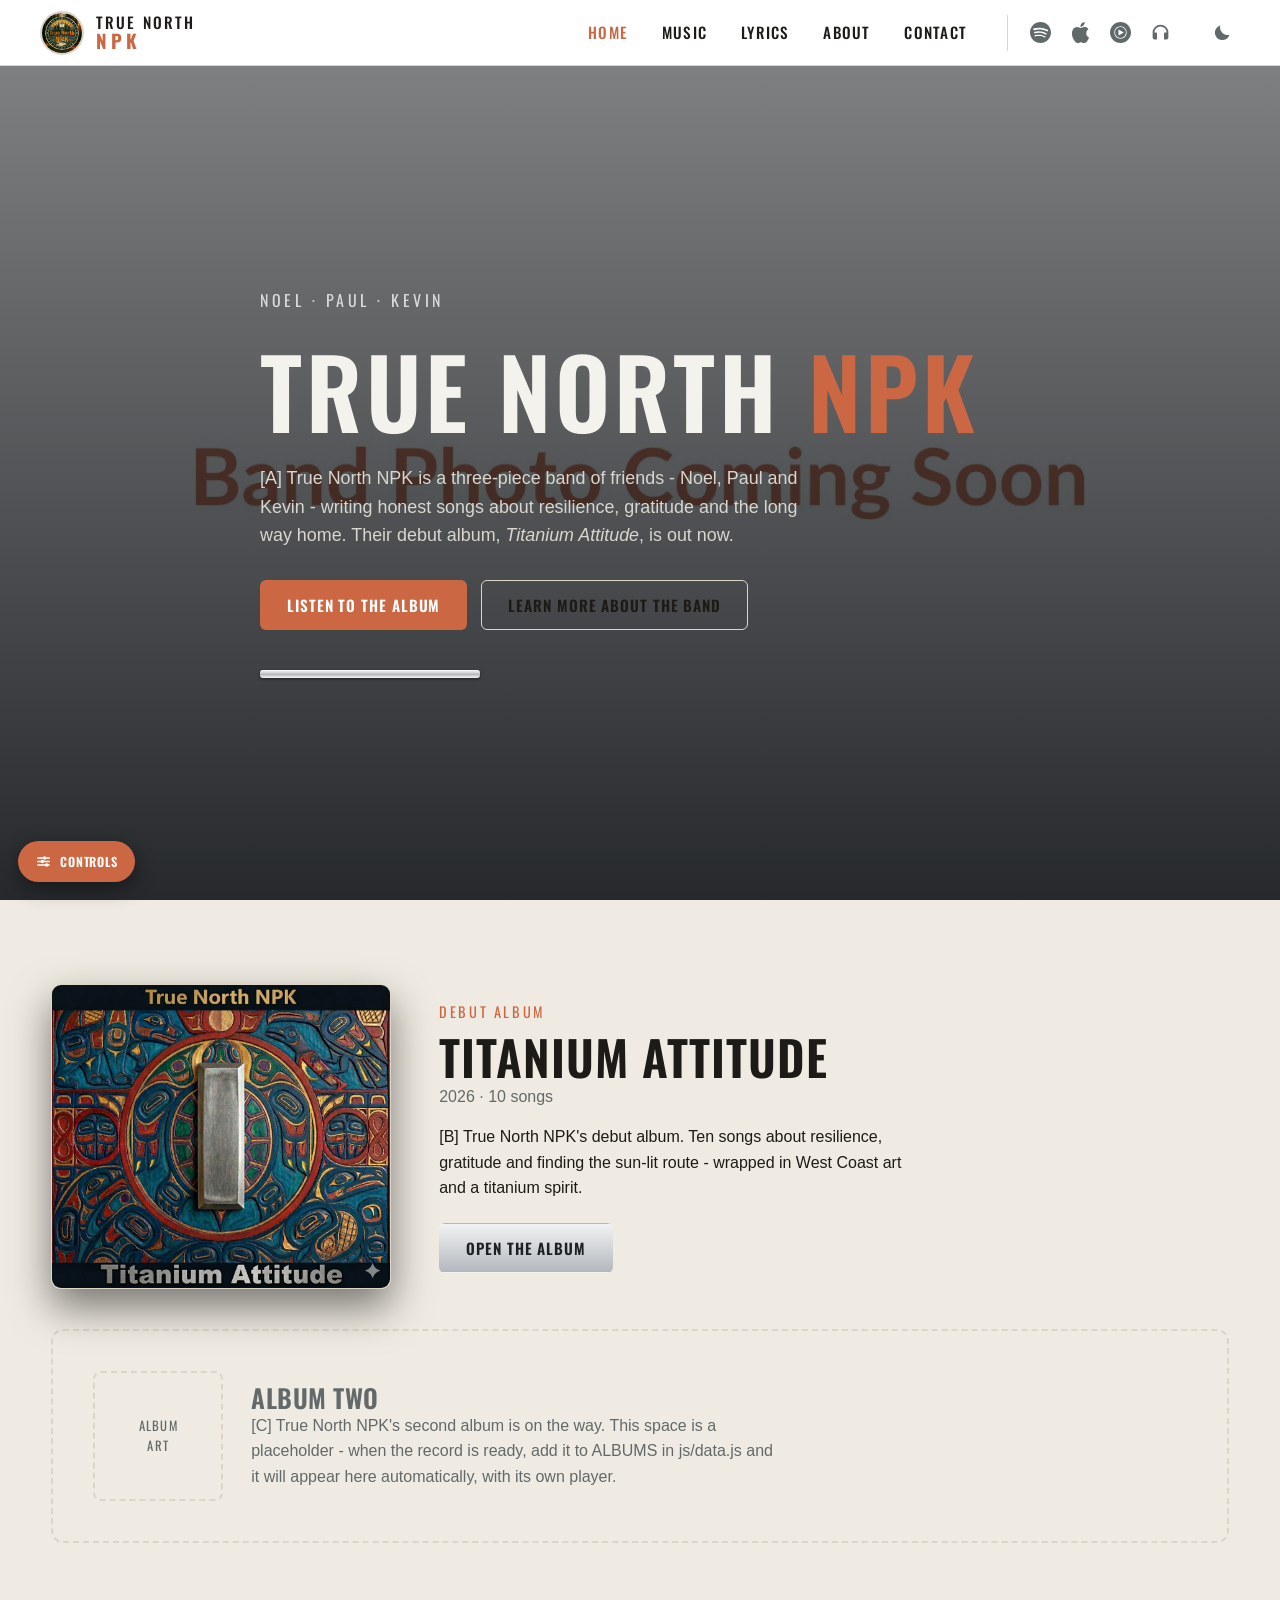
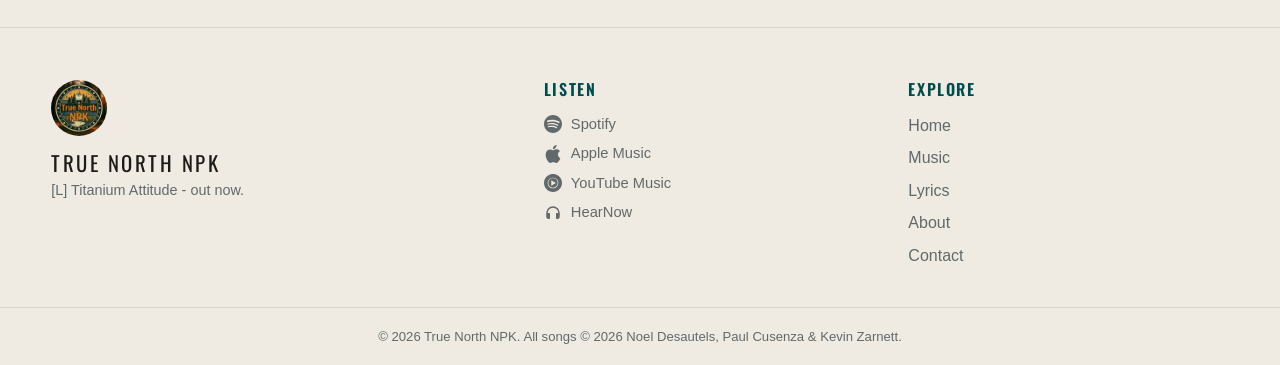
==== index.html @ df1dc1c3 "Initial commit: True North NPK band website Static HTML/CSS/JS site for the band True North NPK.  Pa" ====
<!DOCTYPE html>
<html lang="en">
<head>
  <meta charset="UTF-8">
  <meta name="viewport" content="width=device-width, initial-scale=1.0">
  <title>True North NPK</title>
  <meta name="description" content="True North NPK - a three-piece band. Debut album Titanium Attitude out now.">
  <link rel="icon" href="assets/img/badge.png">
  <link rel="stylesheet" href="css/style.css">
  <script src="js/controls.js"></script>
</head>
<body data-page="home">

  <header id="site-header"></header>

  <main>
    <!-- HERO -->
    <section class="hero">
      <div class="hero-inner">
        <p class="hero-tagline">Noel &middot; Paul &middot; Kevin</p>
        <h1>True North <span class="npk">NPK</span></h1>
        <p class="hero-desc">
          [A] True North NPK is a three-piece band of friends - Noel, Paul and Kevin -
          writing honest songs about resilience, gratitude and the long way home.
          Their debut album, <em>Titanium Attitude</em>, is out now.
        </p>
        <div class="hero-actions">
          <a class="btn btn-primary" href="music.html">Listen to the album</a>
          <a class="btn btn-ghost" href="about.html">Learn more about the band</a>
        </div>
        <div class="hero-ti"><div class="titanium-bar"></div></div>
      </div>
    </section>

    <!-- ALBUM PREVIEW -->
    <section class="section album-preview">
      <div class="container">
        <div class="album-preview-grid" id="album-preview"><!-- filled by script --></div>

        <!-- placeholder for a future second album -->
        <div class="coming-soon" id="coming-soon"><!-- filled by script --></div>
      </div>
    </section>
  </main>

  <footer id="site-footer"></footer>

  <script src="js/data.js"></script>
  <script src="js/shared.js"></script>
  <script>
    /* Render the debut album preview + the "coming soon" placeholder
       straight from js/data.js so the band edits content in one place. */
    (function () {
      var first = ALBUMS[0];
      document.getElementById("album-preview").innerHTML =
        '<div class="album-cover-frame">' +
          '<img src="' + first.cover + '" alt="' + first.title + ' album cover">' +
        '</div>' +
        '<div class="album-preview-info">' +
          '<p class="eyebrow">Debut Album</p>' +
          '<h3>' + first.title + '</h3>' +
          '<p class="album-year">' + first.year + ' &middot; ' + first.songs.length + ' songs</p>' +
          '<p>' + first.description + '</p>' +
          '<a class="btn btn-titanium" href="music.html">Open the album</a>' +
        '</div>';

      var second = ALBUMS[1];
      if (second) {
        document.getElementById("coming-soon").innerHTML =
          '<div class="cs-art">Album<br>Art</div>' +
          '<div>' +
            '<h3>' + second.title + '</h3>' +
            '<p>' + second.description + '</p>' +
          '</div>';
      }
    })();
  </script>
</body>
</html>
---- css/style.css ----
/* =============================================================
   True North NPK - site styles
   Dark + light themes. Terracotta primary accent, teal secondary,
   titanium silver for the recurring "titanium bar" motif.
   Many values are CSS variables adjustable via the on-page
   Website Controls panel (see js/controls.js).
   ============================================================= */

@import url('https://fonts.googleapis.com/css2?family=Oswald:wght@400;500;600;700&display=swap');

:root {
  /* ---- light theme (default) ---- */
  --bg:          #faf8f3;
  --bg-2:        #efebe2;
  --surface:     #ffffff;
  --surface-2:   #f2eee5;
  --border:      #ddd6c8;
  --text:        #1d1b18;
  --text-muted:  #62696a;
  --accent:      #cb6843;
  --accent-hi:   #ab5028;
  --accent-ink:  #ffffff;
  --secondary:   #014D4E;
  --secondary-hi:#036b6c;
  --green:       #4f9a52;
  --nav-bg:      rgba(255, 255, 255, 0.95);
  --bar-bg:      rgba(255, 255, 255, 0.98);
  --tt-1:        #e6e2d8;
  --tt-2:        #cdc8bb;
  --titanium-1:  #f1f2f3;
  --titanium-2:  #b4b8bd;
  --titanium-3:  #d7d9db;
  --display:     'Oswald', 'Arial Narrow', sans-serif;
  --body:        -apple-system, BlinkMacSystemFont, 'Segoe UI', Roboto, Helvetica, Arial, sans-serif;
  /* ---- adjustable via the Website Controls panel ---- */
  --nav-h:         66px;
  --ui-text-scale: 1;
  --ui-logo:       44px;
  --ui-icon:       21px;
  --ui-navmax:     100%;
}

[data-theme="dark"] {
  /* ---- dark theme ---- */
  --bg:          #15171a;
  --bg-2:        #1c1f23;
  --surface:     #1f2429;
  --surface-2:   #272d34;
  --border:      #363d45;
  --text:        #ece9e3;
  --text-muted:  #99a0a7;
  --accent:      #cb6843;
  --accent-hi:   #de8763;
  --accent-ink:  #ffffff;
  --secondary:   #2f9092;
  --secondary-hi:#3aa9ab;
  --green:       #6fae6a;
  --nav-bg:      rgba(21, 23, 26, 0.97);
  --bar-bg:      rgba(28, 31, 35, 0.98);
  --tt-1:        #23272d;
  --tt-2:        #15181c;
  --titanium-1:  #e2e4e5;
  --titanium-2:  #9a9ea3;
  --titanium-3:  #c3c6c9;
}

* { box-sizing: border-box; margin: 0; padding: 0; }

html {
  scroll-behavior: smooth;
  font-size: calc(100% * var(--ui-text-scale, 1));
}

body {
  font-family: var(--body);
  background: var(--bg);
  color: var(--text);
  line-height: 1.6;
  -webkit-font-smoothing: antialiased;
}

img { display: block; max-width: 100%; }

a { color: var(--accent); text-decoration: none; }
a:hover { color: var(--accent-hi); }

/* ---- Stylized scrollbars ---- */
* { scrollbar-width: thin; scrollbar-color: var(--titanium-2) var(--bg-2); }
::-webkit-scrollbar { width: 12px; height: 12px; }
::-webkit-scrollbar-track {
  background: var(--bg-2);
  border-left: 1px solid var(--border);
}
::-webkit-scrollbar-thumb {
  border-radius: 7px;
  border: 3px solid var(--bg-2);
  background: linear-gradient(180deg, var(--titanium-1), var(--titanium-2));
}
::-webkit-scrollbar-thumb:hover {
  background: linear-gradient(180deg, var(--accent-hi), var(--accent));
}
::-webkit-scrollbar-corner { background: var(--bg-2); }

h1, h2, h3, h4 {
  font-family: var(--display);
  font-weight: 600;
  line-height: 1.15;
  letter-spacing: 0.02em;
}

.container { width: min(1180px, 92vw); margin: 0 auto; }

.section { padding: 84px 0; }
.section h2 {
  font-size: clamp(1.8rem, 3.4vw, 2.6rem);
  text-transform: uppercase;
  margin-bottom: 8px;
}
.section .lead { color: var(--text-muted); max-width: 60ch; margin-bottom: 36px; }

/* ---- Titanium bar: recurring metallic divider motif ---- */
.titanium-bar {
  height: 8px;
  border-radius: 3px;
  background: linear-gradient(180deg,
     var(--titanium-1) 0%, var(--titanium-3) 30%,
     var(--titanium-2) 55%, var(--titanium-3) 78%, var(--titanium-1) 100%);
  box-shadow: 0 1px 3px rgba(0,0,0,.5), inset 0 1px 0 rgba(255,255,255,.45);
}
.titanium-bar.thin { height: 4px; }
.divider-ti { width: 100%; }

/* ---- Buttons ---- */
.btn {
  display: inline-flex;
  align-items: center;
  gap: 9px;
  font-family: var(--display);
  font-weight: 600;
  text-transform: uppercase;
  letter-spacing: .06em;
  font-size: .95rem;
  padding: 12px 26px;
  border-radius: 6px;
  border: 1px solid transparent;
  cursor: pointer;
  transition: background-color .18s ease, color .18s ease, border-color .18s ease;
}
.btn-primary { background: var(--accent); color: var(--accent-ink); }
.btn-primary:hover { background: var(--accent-hi); color: var(--accent-ink); }
.btn-ghost { background: transparent; color: var(--text); border-color: var(--border); }
.btn-ghost:hover { background: var(--surface-2); color: var(--accent-hi); border-color: var(--accent); }
.btn-titanium {
  background: linear-gradient(180deg, var(--titanium-1), var(--titanium-2));
  color: #1d2024;
}
.btn-titanium:hover { background: linear-gradient(180deg, #fff, var(--titanium-3)); color: #1d2024; }

/* =============================================================
   NAVBAR
   ============================================================= */
#site-header { position: sticky; top: 0; z-index: 100; }

.navbar {
  display: flex;
  align-items: center;
  gap: 24px;
  height: var(--nav-h);
  max-width: var(--ui-navmax, 100%);
  margin: 0 auto;
  padding: 0 clamp(16px, 4vw, 40px);
  background: var(--nav-bg);
  border-bottom: 1px solid var(--border);
  backdrop-filter: blur(6px);
}

.brand { display: flex; align-items: center; gap: 12px; color: var(--text); }
.brand-badge {
  width: var(--ui-logo, 44px); height: var(--ui-logo, 44px);
  border-radius: 50%;
  border: 2px solid var(--border);
}
.brand-text { display: flex; flex-direction: column; line-height: 1; }
.brand-true {
  font-family: var(--display); font-weight: 500;
  font-size: .96rem; letter-spacing: .14em; text-transform: uppercase;
}
.brand-npk {
  font-family: var(--display); font-weight: 700;
  font-size: 1.18rem; letter-spacing: .2em; color: var(--accent);
}

.nav-collapse {
  display: flex; align-items: center; gap: 26px;
  margin-left: auto;
}
.nav-links { display: flex; list-style: none; gap: 6px; }
.nav-links a {
  display: block;
  font-family: var(--display);
  font-weight: 500;
  text-transform: uppercase;
  letter-spacing: .08em;
  font-size: .95rem;
  color: var(--text);
  padding: 8px 14px;
  border-radius: 5px;
  transition: color .16s ease, background-color .16s ease;
}
.nav-links a:hover { color: var(--accent-hi); background: var(--surface-2); }
.nav-links a.active { color: var(--accent); }

.nav-streaming { display: flex; gap: 4px; padding-left: 14px; border-left: 1px solid var(--border); }
.stream-link {
  display: flex; align-items: center; justify-content: center;
  color: var(--text-muted);
  transition: color .16s ease;
}
.stream-link:hover { color: var(--accent); }
.nav-stream { width: 36px; height: 36px; }
.nav-stream svg { width: var(--ui-icon, 21px); height: var(--ui-icon, 21px); }
.stream-link svg { fill: currentColor; }
.nav-stream .stream-name { display: none; }

.nav-toggle {
  display: none;
  flex-direction: column; gap: 5px;
  background: none; border: 0; cursor: pointer;
  padding: 8px; margin-left: auto;
}
.nav-toggle span {
  width: 26px; height: 2px; background: var(--text);
  border-radius: 2px; transition: transform .2s ease, opacity .2s ease;
}
.nav-toggle.open span:nth-child(1) { transform: translateY(7px) rotate(45deg); }
.nav-toggle.open span:nth-child(2) { opacity: 0; }
.nav-toggle.open span:nth-child(3) { transform: translateY(-7px) rotate(-45deg); }

/* =============================================================
   FOOTER
   ============================================================= */
#site-footer { background: var(--bg-2); border-top: 1px solid var(--border); }
.footer-inner {
  width: min(1180px, 92vw); margin: 0 auto;
  display: grid;
  grid-template-columns: 1.4fr 1fr 1fr;
  gap: 44px;
  padding: 52px 0 38px;
}
.footer-col h4 {
  font-size: 1rem; text-transform: uppercase; letter-spacing: .1em;
  color: var(--secondary); margin-bottom: 14px;
}
.footer-badge { width: 56px; height: 56px; border-radius: 50%; margin-bottom: 10px; }
.footer-name { font-family: var(--display); font-size: 1.3rem; letter-spacing: .12em; text-transform: uppercase; }
.footer-tagline { color: var(--text-muted); font-size: .9rem; }
.footer-streaming { display: flex; flex-direction: column; gap: 6px; }
.footer-stream { gap: 9px; justify-content: flex-start; color: var(--text-muted); font-size: .92rem; }
.footer-stream svg { width: 18px; height: 18px; }
.footer-stream:hover { color: var(--accent-hi); }
.footer-nav { list-style: none; display: flex; flex-direction: column; gap: 7px; }
.footer-nav a { color: var(--text-muted); }
.footer-nav a:hover { color: var(--accent-hi); }
.footer-bottom {
  border-top: 1px solid var(--border);
  padding: 18px 0; text-align: center;
}
.footer-bottom p { color: var(--text-muted); font-size: .82rem; }

/* =============================================================
   HERO (home)
   ============================================================= */
.hero {
  position: relative;
  min-height: calc(100vh - var(--nav-h));
  display: flex; align-items: center;
  padding: 60px clamp(16px, 4vw, 40px);
  background: linear-gradient(180deg, rgba(20,23,26,.55), rgba(20,23,26,.92)),
              url('../assets/img/band-placeholder.jpg') center/cover no-repeat;
}
.hero-inner { width: min(1180px, 92vw); margin: 0 auto; max-width: 760px; }
.hero h1 {
  font-size: clamp(2.8rem, 8vw, 6rem);
  text-transform: uppercase;
  letter-spacing: .04em;
  color: #f4f2ec;            /* hero sits on a dark image overlay in both themes */
}
.hero h1 .npk { color: var(--accent); }
.hero-tagline {
  font-family: var(--display); font-weight: 400;
  letter-spacing: .22em; text-transform: uppercase;
  color: var(--titanium-3); font-size: clamp(.8rem, 1.6vw, 1rem);
  margin-bottom: 22px;
}
.hero p.hero-desc {
  font-size: 1.12rem; color: #d8d6cf;
  max-width: 56ch; margin: 18px 0 30px;
}
.hero-actions { display: flex; gap: 14px; flex-wrap: wrap; }
.hero-ti { max-width: 220px; margin-top: 40px; }

/* ---- Home: album preview ---- */
.album-preview { background: var(--bg-2); }
.album-preview-grid {
  display: grid; grid-template-columns: 340px 1fr; gap: 48px; align-items: center;
}
.album-cover-frame {
  border: 1px solid var(--border); border-radius: 10px; overflow: hidden;
  box-shadow: 0 18px 40px rgba(0,0,0,.5);
}
.album-cover-frame img { width: 100%; }
.album-preview-info .eyebrow {
  font-family: var(--display); letter-spacing: .18em; text-transform: uppercase;
  color: var(--accent); font-size: .9rem; margin-bottom: 6px;
}
.album-preview-info h3 {
  font-size: clamp(2rem, 4vw, 3rem); text-transform: uppercase;
}
.album-preview-info .album-year { color: var(--text-muted); margin-bottom: 14px; }
.album-preview-info p { color: var(--text); max-width: 52ch; margin-bottom: 22px; }

/* ---- Home: second album placeholder ---- */
.coming-soon {
  margin-top: 40px;
  border: 2px dashed var(--border);
  border-radius: 12px;
  padding: 40px;
  display: flex; align-items: center; gap: 28px;
  background: repeating-linear-gradient(45deg, transparent, transparent 14px, rgba(255,255,255,.012) 14px, rgba(255,255,255,.012) 28px);
}
.coming-soon .cs-art {
  width: 130px; height: 130px; flex-shrink: 0;
  border: 2px dashed var(--border); border-radius: 8px;
  display: flex; align-items: center; justify-content: center;
  color: var(--text-muted); font-family: var(--display);
  text-transform: uppercase; letter-spacing: .1em; font-size: .8rem; text-align: center;
}
.coming-soon h3 { font-size: 1.6rem; text-transform: uppercase; color: var(--text-muted); }
.coming-soon p { color: var(--text-muted); max-width: 60ch; }

/* =============================================================
   MUSIC PAGE
   ============================================================= */
.album-panel {
  min-height: 100vh;
  display: flex; flex-direction: column; justify-content: center;
  padding: 60px clamp(16px, 4vw, 40px) 140px;
  border-top: 1px solid var(--border);
}
.album-panel:nth-child(even) { background: var(--bg-2); }

.album-head { margin-bottom: 28px; }
.album-head .eyebrow {
  font-family: var(--display); letter-spacing: .18em; text-transform: uppercase;
  color: var(--accent); font-size: .85rem;
}
.album-head h2 {
  font-size: clamp(2.2rem, 5.5vw, 4rem); text-transform: uppercase;
}
.album-head .album-meta { color: var(--text-muted); }

.album-body {
  display: grid; grid-template-columns: 360px 1fr; gap: 44px;
  align-items: start;
  transition: grid-template-columns .3s ease;
}
.album-body.lyrics-open {
  grid-template-columns: 320px minmax(0, 1fr) clamp(290px, 27vw, 400px);
  gap: 30px;
}
.album-left { display: flex; flex-direction: column; gap: 28px; }
.album-art {
  border: 1px solid var(--border); border-radius: 10px; overflow: hidden;
  box-shadow: 0 16px 36px rgba(0,0,0,.55);
}
.album-art img { width: 100%; }
.album-desc { color: var(--text); margin-bottom: 22px; max-width: 60ch; }

/* ---- Turntable / record player ---- */
.record-player {
  display: flex; flex-direction: column; align-items: center; gap: 14px;
  background: linear-gradient(158deg, var(--tt-1) 0%, var(--tt-2) 70%);
  border: 1px solid var(--border); border-radius: 16px;
  padding: 22px 20px 20px;
  box-shadow: inset 0 1px 0 rgba(255,255,255,.14), 0 10px 26px rgba(0,0,0,.3);
}
.turntable { position: relative; width: 300px; height: 300px; }

/* the vinyl disc (static; only the centre label spins) */
.record {
  position: absolute; left: 30px; top: 35px;
  width: 240px; height: 240px; border-radius: 50%;
  background:
    radial-gradient(circle at 50% 50%,
      #101113 0%, #050506 6%, #0b0c0e 7%, #060607 40%,
      #0c0d0f 41%, #060607 73%, #101113 74%, #060607 100%);
  box-shadow:
    0 0 0 1px #000,
    0 20px 40px rgba(0,0,0,.7),
    inset 0 0 26px rgba(0,0,0,.95),
    inset 0 0 3px rgba(255,255,255,.12);
}
/* fine concentric grooves */
.vinyl-grooves {
  position: absolute; inset: 0; border-radius: 50%;
  background: repeating-radial-gradient(circle at 50% 50%,
    rgba(255,255,255,.05) 0 0.5px,
    rgba(0,0,0,0) 0.5px 3.4px);
  -webkit-mask: radial-gradient(circle at 50% 50%, transparent 20%, #000 20.5%);
          mask: radial-gradient(circle at 50% 50%, transparent 20%, #000 20.5%);
}
/* fixed light reflection across the disc (does not rotate) */
.vinyl-sheen {
  position: absolute; inset: 0; border-radius: 50%;
  pointer-events: none;
  background:
    linear-gradient(122deg,
      rgba(255,255,255,.16) 0%, rgba(255,255,255,.03) 15%,
      transparent 33%, transparent 63%,
      rgba(255,255,255,.05) 82%, rgba(255,255,255,.15) 100%);
}
/* the centre label - the only part that spins */
.record-label {
  position: absolute; left: 50%; top: 50%;
  width: 96px; height: 96px; margin: -48px;
  border-radius: 50%;
  overflow: hidden;
  border: 2px solid #060606;
  box-shadow: 0 0 0 7px #0a0b0c, 0 3px 7px rgba(0,0,0,.8);
  z-index: 3;
  animation: spin 2.4s linear infinite;
  animation-play-state: paused;
}
.record-label.playing { animation-play-state: running; }
.record-label-img {
  width: 100%; height: 100%; object-fit: cover;
  transform: scale(1.34);            /* zoom further into the badge */
}
@keyframes spin { to { transform: rotate(360deg); } }
.record-spindle {
  position: absolute; left: 50%; top: 50%;
  width: 7px; height: 7px; margin: -3.5px;
  border-radius: 50%;
  background: radial-gradient(circle at 38% 32%, #fff, #9a9da2 55%, #55585d);
  z-index: 4;
}

/* tonearm rest post */
.tonearm-rest {
  position: absolute; left: 268px; top: 214px;
  width: 18px; height: 18px; border-radius: 50%;
  background: radial-gradient(circle at 40% 35%, #4a4e54, #1c1f23);
  box-shadow: inset 0 1px 0 rgba(255,255,255,.2);
  z-index: 4;
}
/* tonearm assembly - hangs from the pivot; the whole unit rotates */
.tonearm {
  position: absolute; left: 242px; top: 18px;
  width: 40px; height: 212px;
  transform-origin: 20px 30px;       /* the pivot */
  transform: rotate(-6deg);          /* parked (overridden inline while playing) */
  transition: transform .6s cubic-bezier(.34,.08,.27,1);
  z-index: 6;
}
.ta-counterweight {
  position: absolute; left: 12px; top: 0;
  width: 16px; height: 26px; border-radius: 7px;
  background: linear-gradient(180deg, #51555b, #24272c);
  box-shadow: inset 0 1px 0 rgba(255,255,255,.25), 0 1px 3px rgba(0,0,0,.5);
}
.ta-pivot {
  position: absolute; left: 4px; top: 14px;
  width: 32px; height: 32px; border-radius: 50%;
  background: radial-gradient(circle at 38% 32%, #f1f2f3, #b6babf 46%, #6a6f75 100%);
  box-shadow: 0 2px 6px rgba(0,0,0,.55), inset 0 1px 0 rgba(255,255,255,.7);
  z-index: 2;
}
.ta-tube {
  position: absolute; left: 16px; top: 34px;
  width: 8px; height: 150px; border-radius: 4px;
  background: linear-gradient(90deg, #6c7076 0%, #f0f1f2 42%, #c0c4c8 58%, #62666c 100%);
  box-shadow: 0 2px 4px rgba(0,0,0,.5);
}
.ta-headshell {
  position: absolute; left: 10px; top: 178px;
  width: 20px; height: 26px; border-radius: 3px 3px 4px 4px;
  background: linear-gradient(180deg, #34383e, #15171a);
  border: 1px solid #4c5056;
}
.ta-headshell::after {            /* stylus tip */
  content: ""; position: absolute; left: 50%; bottom: -6px;
  width: 4px; height: 7px; margin-left: -2px;
  background: linear-gradient(180deg, #e2e4e6, #82868b);
  border-radius: 0 0 2px 2px;
}
.record-caption {
  font-family: var(--display); text-transform: uppercase;
  letter-spacing: .12em; font-size: .82rem; color: var(--text-muted);
}

/* ---- Song list ---- */
.song-list { list-style: none; border-top: 1px solid var(--border); }
.song-row {
  display: flex; align-items: center; gap: 16px;
  padding: 15px 14px;
  border-bottom: 1px solid var(--border);
  cursor: pointer;
  transition: background-color .15s ease;
}
.song-row:hover { background: var(--surface-2); }
.song-row.playing { background: var(--surface-2); }
.song-row.playing .song-title { color: var(--accent); }
.song-num {
  width: 26px; flex-shrink: 0; text-align: center;
  font-family: var(--display); color: var(--text-muted);
}
.song-row.playing .song-num { color: var(--accent); }
.song-play-icon {
  width: 30px; height: 30px; flex-shrink: 0;
  display: flex; align-items: center; justify-content: center;
  border-radius: 50%; border: 1px solid var(--border);
  color: var(--text);
}
.song-row:hover .song-play-icon { border-color: var(--accent); color: var(--accent); }
.song-play-icon svg { width: 14px; height: 14px; fill: currentColor; }
.song-info { flex: 1; min-width: 0; }
.song-title { font-weight: 600; }
.song-sub { font-size: .82rem; color: var(--text-muted); }
.song-length {
  font-family: var(--display); color: var(--text-muted);
  font-variant-numeric: tabular-nums;
}
.song-lyrics-btn {
  background: none; border: 1px solid var(--border); color: var(--text-muted);
  font-size: .72rem; text-transform: uppercase; letter-spacing: .08em;
  padding: 5px 9px; border-radius: 4px; cursor: pointer;
  font-family: var(--display);
  transition: color .15s, border-color .15s;
}
.song-lyrics-btn:hover { color: var(--accent); border-color: var(--accent); }

/* ---- Lyrics sidebar (third column inside the album box) ---- */
.lyrics-sidebar { display: none; }
.album-body.lyrics-open .lyrics-sidebar {
  display: flex; flex-direction: column;
  background: var(--surface);
  border: 1px solid var(--border);
  border-radius: 12px;
  overflow: hidden;
  position: sticky; top: 88px;
  max-height: calc(100vh - 168px);
  align-self: start;
}
.lyrics-sidebar-head {
  display: flex; align-items: flex-start; gap: 12px;
  padding: 15px 18px 12px;
  border-bottom: 1px solid var(--border);
  background: var(--surface-2);
}
.lyrics-sidebar-head h3 {
  font-size: 1.22rem; text-transform: uppercase; flex: 1; line-height: 1.2;
}
.lyrics-sidebar-head .ls-sub {
  display: block; font-family: var(--body); font-weight: 400;
  font-size: .78rem; color: var(--text-muted);
  text-transform: none; letter-spacing: 0; margin-top: 3px;
}
.lyrics-close {
  background: none; border: 1px solid var(--border); color: var(--text);
  width: 30px; height: 30px; border-radius: 5px; cursor: pointer;
  font-size: 1.15rem; line-height: 1; flex-shrink: 0;
  transition: color .15s ease, border-color .15s ease;
}
.lyrics-close:hover { color: var(--accent); border-color: var(--accent); }
.lyrics-sidebar-body { padding: 16px 18px 20px; overflow-y: auto; }
.lyrics-sidebar-body .ls-lyrics {
  white-space: pre-wrap; color: var(--text); font-size: .95rem; line-height: 1.62;
}
.lyrics-sidebar-body .ls-meaning {
  margin-top: 20px; padding-top: 14px; border-top: 1px solid var(--border);
  color: var(--text-muted); font-size: .88rem; font-style: italic; line-height: 1.6;
}

/* ---- Player bar (fixed bottom, music page) ---- */
.player-bar {
  position: fixed; left: 0; right: 0; bottom: 0;
  z-index: 110;
  background: var(--bar-bg);
  border-top: 1px solid var(--border);
  backdrop-filter: blur(6px);
  display: grid;
  grid-template-columns: 1fr auto 1fr;
  align-items: center;
  gap: 20px;
  padding: 12px clamp(14px, 3vw, 32px);
  transform: translateY(120%);
  transition: transform .25s ease;
}
.player-bar.active { transform: translateY(0); }
.pb-now { min-width: 0; }
.pb-now .pb-title { font-weight: 600; white-space: nowrap; overflow: hidden; text-overflow: ellipsis; }
.pb-now .pb-album { font-size: .8rem; color: var(--text-muted); }
.pb-center { display: flex; flex-direction: column; align-items: center; gap: 6px; }
.pb-controls { display: flex; align-items: center; gap: 10px; }
.pb-btn {
  background: none; border: 0; cursor: pointer; color: var(--text);
  display: flex; align-items: center; justify-content: center;
  transition: color .15s ease;
}
.pb-btn:hover { color: var(--accent); }
.pb-btn svg { fill: currentColor; }
.pb-btn.prev svg, .pb-btn.next svg { width: 22px; height: 22px; }
.pb-btn.skip svg { width: 25px; height: 25px; }
.pb-btn.skip text {
  font-family: var(--display); font-weight: 600;
  stroke: none; fill: currentColor;
}
.pb-play {
  width: 44px; height: 44px; border-radius: 50%;
  background: var(--secondary); color: #fff;
}
.pb-play:hover { background: var(--secondary-hi); color: #fff; }
.pb-play svg { width: 20px; height: 20px; }
.pb-progress { display: flex; align-items: center; gap: 10px; width: min(440px, 46vw); }
.pb-time { font-family: var(--display); font-size: .8rem; color: var(--text-muted); font-variant-numeric: tabular-nums; }
.pb-right { display: flex; align-items: center; justify-content: flex-end; gap: 10px; }
.pb-vol-icon { color: var(--text-muted); display: flex; }
.pb-vol-icon svg { width: 20px; height: 20px; fill: currentColor; }

input[type="range"].slider {
  -webkit-appearance: none; appearance: none;
  height: 6px; border-radius: 4px;
  cursor: pointer; flex: 1;
  background: linear-gradient(to right,
    var(--slider-col, var(--accent)) calc(var(--fill, 0) * 1%),
    var(--surface-2) calc(var(--fill, 0) * 1%));
}
input[type="range"].slider::-webkit-slider-thumb {
  -webkit-appearance: none; appearance: none;
  width: 14px; height: 14px; border-radius: 50%;
  background: var(--slider-col, var(--accent)); border: 0;
}
input[type="range"].slider::-moz-range-thumb {
  width: 14px; height: 14px; border-radius: 50%;
  background: var(--slider-col, var(--accent)); border: 0;
}
.pb-vol { width: 96px; flex: none; --slider-col: var(--secondary); }

/* ---- Streaming embed (when a song uses a Spotify/YouTube link) ---- */
.embed-wrap { margin-top: 14px; }
.embed-wrap iframe { width: 100%; border: 0; border-radius: 10px; }

/* ---- Music page: album-2 wireframe placeholder ---- */
.wireframe { opacity: .9; }
.wf-box {
  border: 2px dashed var(--border); border-radius: 8px;
  display: flex; align-items: center; justify-content: center;
  color: var(--text-muted); font-family: var(--display);
  text-transform: uppercase; letter-spacing: .1em; font-size: .82rem;
  text-align: center; padding: 14px;
}
.wf-art { aspect-ratio: 1; }
.wf-list { display: flex; flex-direction: column; gap: 10px; }
.wf-song { height: 52px; }
.wf-note {
  margin-top: 18px; color: var(--text-muted); font-size: .9rem;
  border-left: 3px solid var(--accent); padding-left: 14px;
}

/* =============================================================
   LYRICS PAGE
   ============================================================= */
.lyrics-layout { padding: 56px 0 90px; }
.lyrics-layout h1 { font-size: clamp(2rem, 5vw, 3.2rem); text-transform: uppercase; }
.lyrics-layout .lead { color: var(--text-muted); margin-bottom: 14px; }

.pdf-link {
  display: inline-flex; align-items: center; gap: 9px;
  margin-bottom: 30px;
}

/* file tree */
.tree { font-size: 1rem; }
.tree-root > .tree-label {
  font-family: var(--display); font-size: 1.3rem; text-transform: uppercase;
  letter-spacing: .06em;
}
.tree-node { list-style: none; }
.tree-children { list-style: none; padding-left: 26px; border-left: 1px solid var(--border); margin-left: 9px; }
.tree-label {
  display: flex; align-items: center; gap: 10px;
  padding: 7px 8px; border-radius: 5px;
}
.tree-icon { width: 18px; height: 18px; flex-shrink: 0; color: var(--accent); }
.tree-icon svg { width: 100%; height: 100%; fill: currentColor; }
.tree-song {
  cursor: pointer;
  transition: background-color .14s ease, color .14s ease;
}
.tree-song:hover { background: var(--surface-2); color: var(--accent-hi); }
.tree-song .tree-icon { color: var(--text-muted); }
.tree-song:hover .tree-icon { color: var(--accent); }
.tree-song .t-len { margin-left: auto; color: var(--text-muted); font-family: var(--display); font-size: .85rem; }
.tree-album-empty { color: var(--text-muted); font-style: italic; padding: 6px 8px; }

/* lyrics modal */
.modal-overlay {
  position: fixed; inset: 0; z-index: 200;
  background: rgba(8,9,11,.78);
  display: none; align-items: center; justify-content: center;
  padding: 24px;
}
.modal-overlay.open { display: flex; }
.modal {
  background: var(--surface);
  border: 1px solid var(--border);
  border-radius: 12px;
  width: min(940px, 100%);
  max-height: 86vh;
  display: flex; flex-direction: column;
  overflow: hidden;
  box-shadow: 0 24px 60px rgba(0,0,0,.6);
}
.modal-head {
  display: flex; align-items: flex-start; gap: 14px;
  padding: 22px 24px 16px;
  border-bottom: 1px solid var(--border);
}
.modal-head h3 { font-size: 1.6rem; text-transform: uppercase; flex: 1; }
.modal-head .m-sub { display:block; font-family: var(--body); font-weight:400; font-size:.82rem; color: var(--text-muted); text-transform:none; letter-spacing:0; margin-top:3px;}
.modal-close {
  background: none; border: 1px solid var(--border); color: var(--text);
  width: 34px; height: 34px; border-radius: 6px; cursor: pointer;
  font-size: 1.2rem; line-height: 1; flex-shrink: 0;
}
.modal-close:hover { color: var(--accent); border-color: var(--accent); }
/* lyrics + meaning side by side */
.modal-cols {
  display: grid; grid-template-columns: 1.3fr 1fr;
  flex: 1; min-height: 0;
}
.modal-col {
  display: flex; flex-direction: column; min-height: 0;
  padding: 18px 22px 22px;
}
.modal-col-meaning {
  border-left: 1px solid var(--border);
  background: var(--surface-2);
}
.modal-col-label {
  font-size: .85rem; text-transform: uppercase; letter-spacing: .12em;
  margin-bottom: 12px; flex-shrink: 0;
}
.modal-col-lyrics  .modal-col-label { color: var(--accent); }
.modal-col-meaning .modal-col-label { color: var(--secondary); }
.modal-scroll { overflow-y: auto; min-height: 0; padding-right: 4px; }
.modal-lyrics { white-space: pre-wrap; color: var(--text); line-height: 1.62; }
.modal-meaning { color: var(--text-muted); font-style: italic; line-height: 1.68; }

/* =============================================================
   ABOUT / CONTACT PAGE
   ============================================================= */
.about-hero { padding: 56px 0 0; }
.about-hero h1 { font-size: clamp(2.2rem, 5vw, 3.4rem); text-transform: uppercase; }

.band-block {
  display: grid; grid-template-columns: 1.1fr 1fr; gap: 40px;
  align-items: center; margin: 34px 0 20px;
}
.band-photo {
  border: 1px solid var(--border); border-radius: 10px; overflow: hidden;
}
.band-photo img { width: 100%; }
.band-photo .ph-caption {
  background: var(--surface); color: var(--text-muted);
  font-size: .8rem; text-align: center; padding: 8px;
  border-top: 1px solid var(--border);
}
.band-block p { color: var(--text); margin-bottom: 14px; }

/* member cards */
.members-grid {
  display: grid; grid-template-columns: repeat(3, 1fr); gap: 26px;
  margin-top: 14px;
}
.member-card {
  background: var(--surface);
  border: 1px solid var(--border);
  border-radius: 12px; overflow: hidden;
  transition: border-color .18s ease, transform .18s ease;
}
.member-card:hover { border-color: var(--accent); transform: translateY(-4px); }
.member-photo { position: relative; aspect-ratio: 1; overflow: hidden; }
.member-photo img {
  position: absolute; inset: 0;
  width: 100%; height: 100%; object-fit: cover;
  transition: opacity .25s ease;
}
.member-photo .photo-hover { opacity: 0; }
.member-card:hover .photo-main { opacity: 0; }
.member-card:hover .photo-hover { opacity: 1; }
.member-info { padding: 18px 20px 22px; }
.member-info h3 { font-size: 1.4rem; text-transform: uppercase; }
.member-info .member-role {
  color: var(--secondary); font-family: var(--display);
  text-transform: uppercase; letter-spacing: .08em;
  font-size: .82rem; margin-bottom: 10px;
}
.member-info p { color: var(--text-muted); font-size: .92rem; }

/* contact */
.contact-section { background: var(--bg-2); }
.contact-grid {
  display: grid; grid-template-columns: 1fr 1.2fr; gap: 44px;
  margin-top: 12px;
}
.contact-detail { margin-bottom: 18px; }
.contact-detail .cd-label {
  font-family: var(--display); text-transform: uppercase;
  letter-spacing: .1em; font-size: .8rem; color: var(--accent);
}
.contact-detail .cd-value { font-size: 1.05rem; }
.contact-members { margin-top: 22px; }
.contact-members h4 {
  font-size: 1rem; text-transform: uppercase; letter-spacing: .08em;
  margin-bottom: 8px;
}
.contact-members ul { list-style: none; }
.contact-members li { color: var(--text-muted); padding: 3px 0; }

.contact-form { display: flex; flex-direction: column; gap: 16px; }
.form-row { display: flex; gap: 16px; }
.form-row > .form-field { flex: 1; }
.form-field { display: flex; flex-direction: column; gap: 6px; }
.form-field label {
  font-family: var(--display); text-transform: uppercase;
  letter-spacing: .07em; font-size: .82rem; color: var(--text-muted);
}
.form-field input, .form-field textarea {
  background: var(--surface); border: 1px solid var(--border);
  border-radius: 6px; color: var(--text);
  padding: 11px 13px; font-family: var(--body); font-size: .96rem;
}
.form-field input:focus, .form-field textarea:focus {
  outline: none; border-color: var(--accent);
}
.form-field textarea { resize: vertical; min-height: 130px; }
.form-note { color: var(--text-muted); font-size: .82rem; }
.form-status { font-size: .9rem; color: var(--green); min-height: 1.2em; }

/* =============================================================
   THEME TOGGLE + WEBSITE CONTROLS PANEL
   ============================================================= */
.theme-toggle {
  display: flex; align-items: center; justify-content: center;
  width: 36px; height: 36px;
  background: none; border: 0; cursor: pointer;
  color: var(--text-muted);
  transition: color .16s ease;
}
.theme-toggle:hover { color: var(--accent); }
.theme-toggle svg { width: 21px; height: 21px; fill: currentColor; }

.site-controls {
  position: fixed; left: 18px; bottom: 18px;
  z-index: 300; font-family: var(--body);
}
body[data-page="music"] .site-controls { bottom: 92px; }

.controls-btn {
  display: flex; align-items: center; gap: 8px;
  background: var(--accent); color: var(--accent-ink);
  border: 0; border-radius: 999px;
  padding: 11px 17px; cursor: pointer;
  font-family: var(--display); font-weight: 600;
  text-transform: uppercase; letter-spacing: .07em; font-size: .78rem;
  box-shadow: 0 6px 20px rgba(0,0,0,.45);
  transition: background-color .16s ease;
}
.controls-btn:hover { background: var(--accent-hi); }
.controls-btn svg { width: 17px; height: 17px; fill: currentColor; }

.controls-panel {
  position: absolute; left: 0; bottom: 56px;
  width: 326px; max-width: 86vw;
  max-height: 74vh; overflow-y: auto;
  background: var(--surface);
  border: 1px solid var(--border);
  border-radius: 12px;
  box-shadow: 0 18px 50px rgba(0,0,0,.55);
  padding: 17px 18px 18px;
  display: none;
}
.controls-panel.open { display: block; }
.controls-panel h3 {
  font-size: 1.05rem; text-transform: uppercase; letter-spacing: .05em;
}
.controls-panel .cp-intro {
  font-size: .76rem; color: var(--text-muted); margin: 3px 0 15px;
}
.cp-close {
  position: absolute; top: 13px; right: 14px;
  background: none; border: 1px solid var(--border); color: var(--text);
  width: 27px; height: 27px; border-radius: 5px; cursor: pointer;
  line-height: 1; font-size: 1rem;
}
.cp-close:hover { color: var(--accent); border-color: var(--accent); }
.cp-section {
  font-family: var(--display); text-transform: uppercase;
  letter-spacing: .1em; font-size: .72rem; color: var(--secondary);
  margin: 4px 0 9px;
}
.cp-row { margin-bottom: 13px; }
.cp-row > label {
  display: flex; justify-content: space-between; align-items: baseline;
  font-family: var(--display); text-transform: uppercase;
  letter-spacing: .05em; font-size: .74rem; color: var(--text-muted);
  margin-bottom: 6px;
}
.cp-row .cp-val { color: var(--accent); font-size: .78rem; }
.cp-colors { display: flex; gap: 12px; }
.cp-colors .cp-row { flex: 1; margin-bottom: 13px; }
.cp-row input[type="color"] {
  width: 100%; height: 34px; padding: 2px;
  border: 1px solid var(--border); border-radius: 6px;
  background: var(--surface-2); cursor: pointer;
}
.cp-switch {
  display: flex; align-items: center; gap: 12px; width: 100%;
  cursor: pointer; margin-bottom: 4px;
  background: var(--surface-2); border: 1px solid var(--border);
  border-radius: 8px; padding: 9px 13px;
  transition: border-color .15s ease;
}
.cp-switch:hover { border-color: var(--accent); }
.cp-switch-track {
  position: relative; flex-shrink: 0;
  width: 46px; height: 25px; border-radius: 999px;
  background: var(--border); transition: background-color .2s ease;
}
.cp-switch-knob {
  position: absolute; top: 3px; left: 3px;
  width: 19px; height: 19px; border-radius: 50%;
  background: var(--accent); transition: transform .2s ease;
}
[data-theme="dark"] .cp-switch-track { background: var(--secondary); }
[data-theme="dark"] .cp-switch-knob { transform: translateX(21px); }
.cp-switch-label {
  font-family: var(--display); text-transform: uppercase;
  letter-spacing: .05em; font-size: .78rem; color: var(--text);
}
.cp-actions { display: flex; gap: 8px; margin-top: 15px; }
.cp-actions button {
  flex: 1; cursor: pointer;
  font-family: var(--display); text-transform: uppercase;
  letter-spacing: .05em; font-size: .74rem;
  padding: 9px 10px; border-radius: 6px;
  border: 1px solid var(--border);
  background: var(--surface-2); color: var(--text);
  transition: border-color .15s, color .15s;
}
.cp-actions button:hover { border-color: var(--accent); color: var(--accent); }
.cp-status { font-size: .73rem; color: var(--secondary); min-height: 1em; margin-top: 9px; }
.cp-divider { height: 1px; background: var(--border); margin: 4px 0 13px; }

/* =============================================================
   RESPONSIVE
   ============================================================= */
@media (max-width: 920px) {
  .nav-toggle { display: flex; }
  .nav-collapse {
    position: absolute; top: var(--nav-h); left: 0; right: 0;
    flex-direction: column; align-items: stretch; gap: 0;
    background: var(--nav-bg);
    border-bottom: 1px solid var(--border);
    padding: 10px 20px 20px;
    max-height: 0; overflow: hidden;
    transition: max-height .25s ease, padding .25s ease;
  }
  .nav-collapse { padding-top: 0; padding-bottom: 0; }
  .nav-collapse.open { max-height: 80vh; padding-top: 10px; padding-bottom: 20px; }
  .nav-links { flex-direction: column; }
  .nav-links a { padding: 12px 8px; }
  .nav-streaming { border-left: 0; padding-left: 0; margin-top: 8px; gap: 4px; }
  .nav-stream { width: 42px; height: 42px; }

  .album-preview-grid { grid-template-columns: 1fr; gap: 28px; }
  .album-cover-frame { max-width: 320px; }
  .album-body,
  .album-body.lyrics-open { grid-template-columns: 1fr; gap: 28px; }
  .album-left { flex-direction: row; flex-wrap: wrap; }
  .album-art { max-width: 280px; }
  .album-body.lyrics-open .lyrics-sidebar {
    position: static; max-height: 65vh;
  }

  .band-block { grid-template-columns: 1fr; }
  .members-grid { grid-template-columns: 1fr; max-width: 380px; }
  .contact-grid { grid-template-columns: 1fr; }
  .footer-inner { grid-template-columns: 1fr 1fr; }

  .player-bar { grid-template-columns: 1fr; gap: 8px; padding: 10px 16px 12px; }
  .pb-now { text-align: center; }
  .pb-right { justify-content: center; }
  .pb-progress { width: 100%; }
  .pb-center { width: 100%; }

  .modal-cols { grid-template-columns: 1fr; overflow-y: auto; }
  .modal-scroll { overflow: visible; }
  .modal-col-meaning { border-left: 0; border-top: 1px solid var(--border); }
  body[data-page="music"] .site-controls { bottom: 156px; }
}

@media (max-width: 520px) {
  .coming-soon { flex-direction: column; text-align: center; }
  .footer-inner { grid-template-columns: 1fr; }
  .form-row { flex-direction: column; }
  .section { padding: 60px 0; }
}
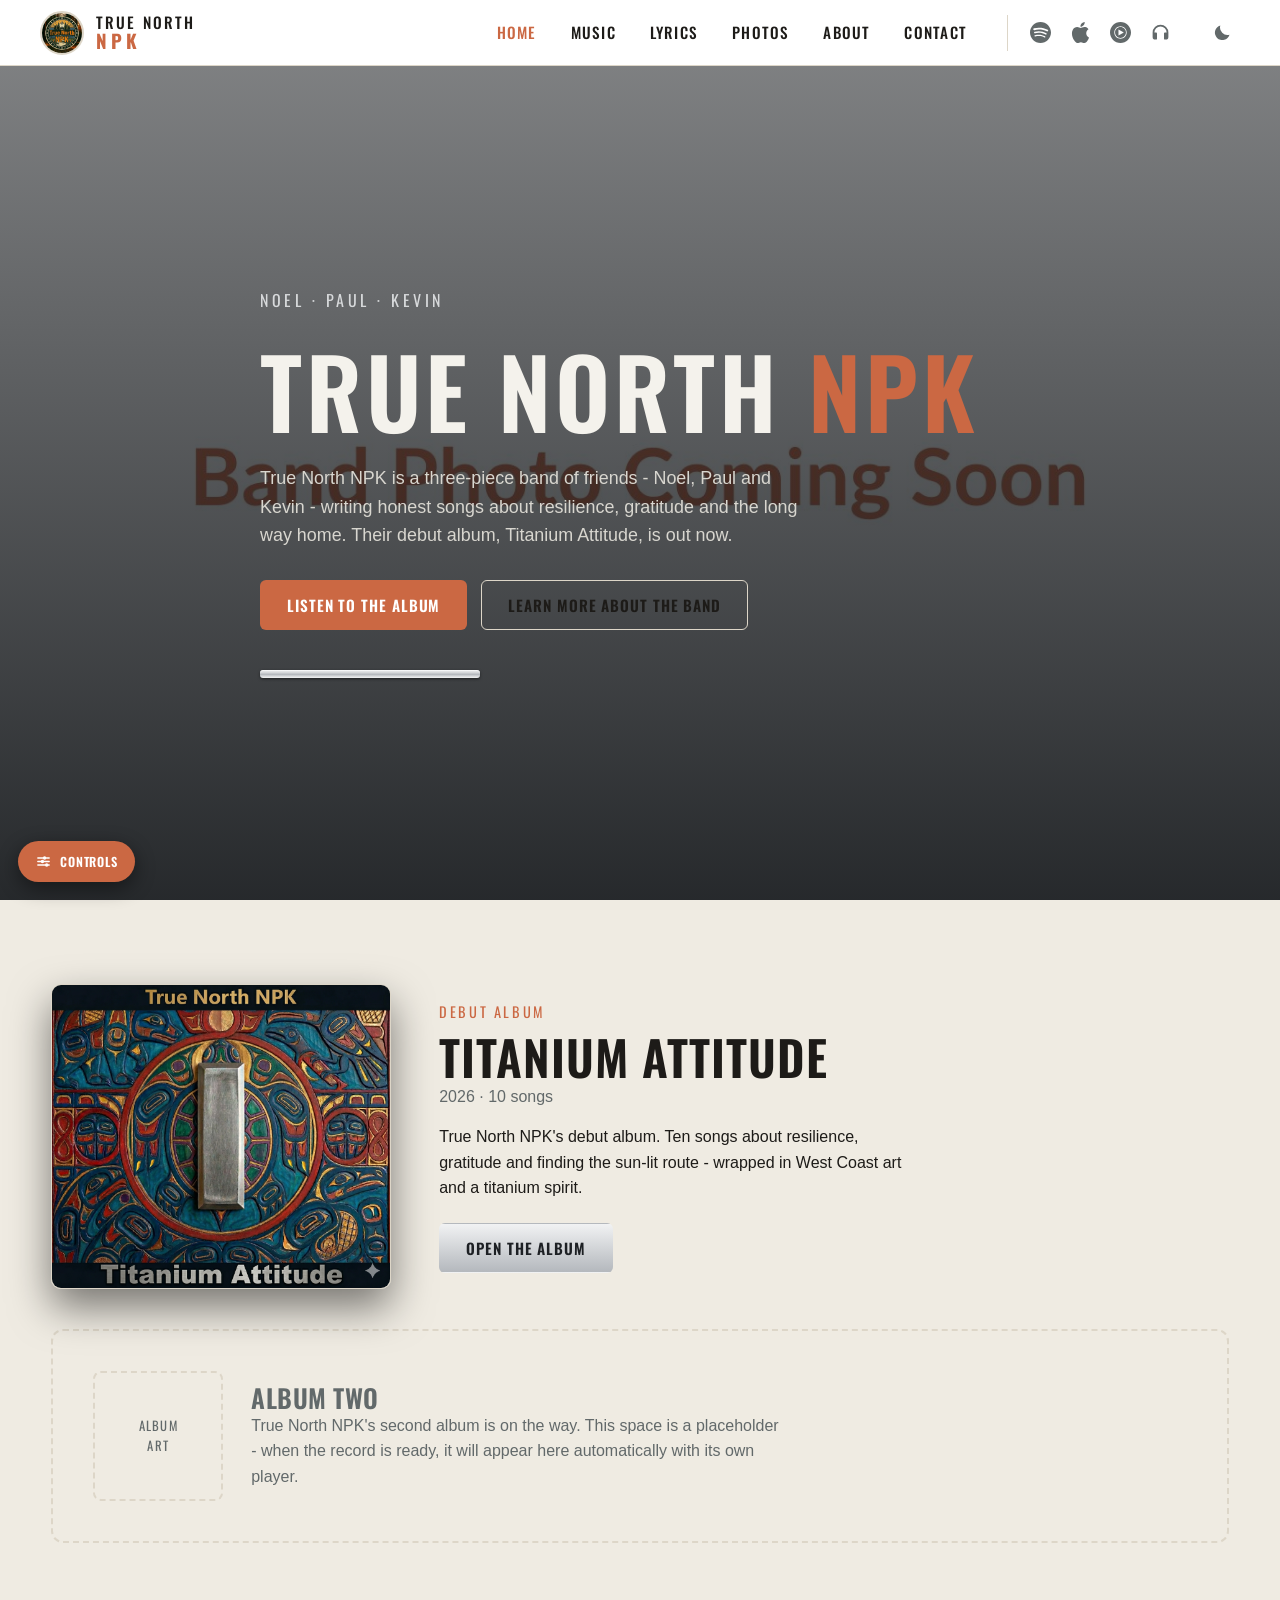
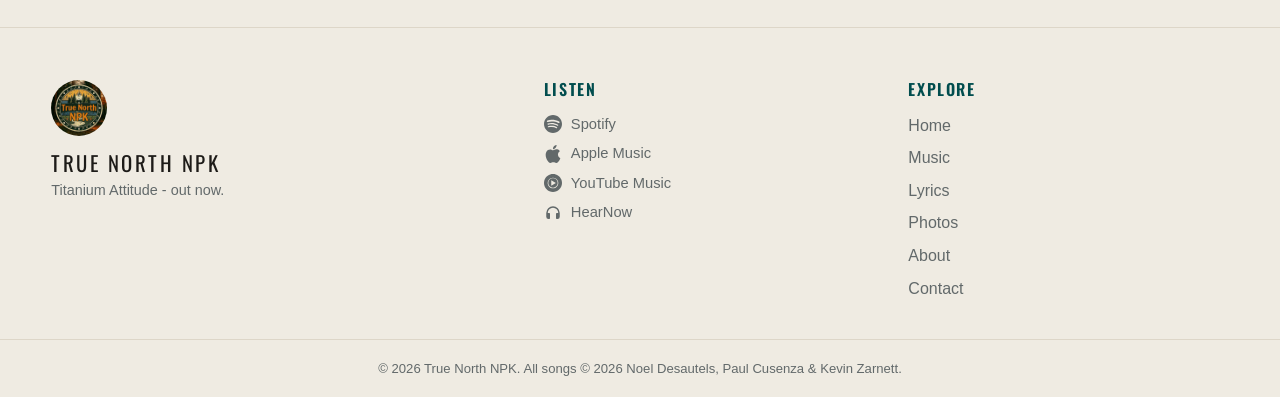
==== commit 0881f8d9: "Centralize all editable text into js/content.js The band can now edit every piece of website text in" ====
--- a/index.html
+++ b/index.html
@@ -19,11 +19,7 @@
       <div class="hero-inner">
         <p class="hero-tagline">Noel &middot; Paul &middot; Kevin</p>
         <h1>True North <span class="npk">NPK</span></h1>
-        <p class="hero-desc">
-          [A] True North NPK is a three-piece band of friends - Noel, Paul and Kevin -
-          writing honest songs about resilience, gratitude and the long way home.
-          Their debut album, <em>Titanium Attitude</em>, is out now.
-        </p>
+        <p class="hero-desc" data-content="home.heroDescription"></p>
         <div class="hero-actions">
           <a class="btn btn-primary" href="music.html">Listen to the album</a>
           <a class="btn btn-ghost" href="about.html">Learn more about the band</a>
@@ -45,6 +41,7 @@
 
   <footer id="site-footer"></footer>
 
+  <script src="js/content.js"></script>
   <script src="js/data.js"></script>
   <script src="js/shared.js"></script>
   <script>
--- a/css/style.css
+++ b/css/style.css
@@ -849,6 +849,39 @@
 .form-status { font-size: .9rem; color: var(--green); min-height: 1.2em; }
 
 /* =============================================================
+   PHOTOS PAGE - 3-column stretch / masonry gallery
+   ============================================================= */
+.photos-page { padding-top: 56px; }
+.photos-page h1 { font-size: clamp(2rem, 5vw, 3.2rem); text-transform: uppercase; }
+.photos-page .lead { color: var(--text-muted); margin-bottom: 28px; }
+.photos-page code {
+  background: var(--surface-2); border: 1px solid var(--border);
+  padding: 1px 6px; border-radius: 4px; font-size: .9em;
+}
+.photos-grid {
+  column-count: 3;
+  column-gap: 18px;
+}
+.photo-item {
+  display: block;
+  margin: 0 0 18px;
+  break-inside: avoid;
+  border-radius: 10px;
+  overflow: hidden;
+  border: 1px solid var(--border);
+  background: var(--surface);
+  box-shadow: 0 6px 18px rgba(0,0,0,.18);
+  transition: transform .2s ease, border-color .2s ease;
+}
+.photo-item:hover {
+  transform: translateY(-3px);
+  border-color: var(--accent);
+}
+.photo-item img {
+  width: 100%; height: auto; display: block;
+}
+
+/* =============================================================
    THEME TOGGLE + WEBSITE CONTROLS PANEL
    ============================================================= */
 .theme-toggle {
@@ -1009,6 +1042,12 @@
   .modal-scroll { overflow: visible; }
   .modal-col-meaning { border-left: 0; border-top: 1px solid var(--border); }
   body[data-page="music"] .site-controls { bottom: 156px; }
+
+  .photos-grid { column-count: 2; }
+}
+
+@media (max-width: 520px) {
+  .photos-grid { column-count: 1; }
 }
 
 @media (max-width: 520px) {
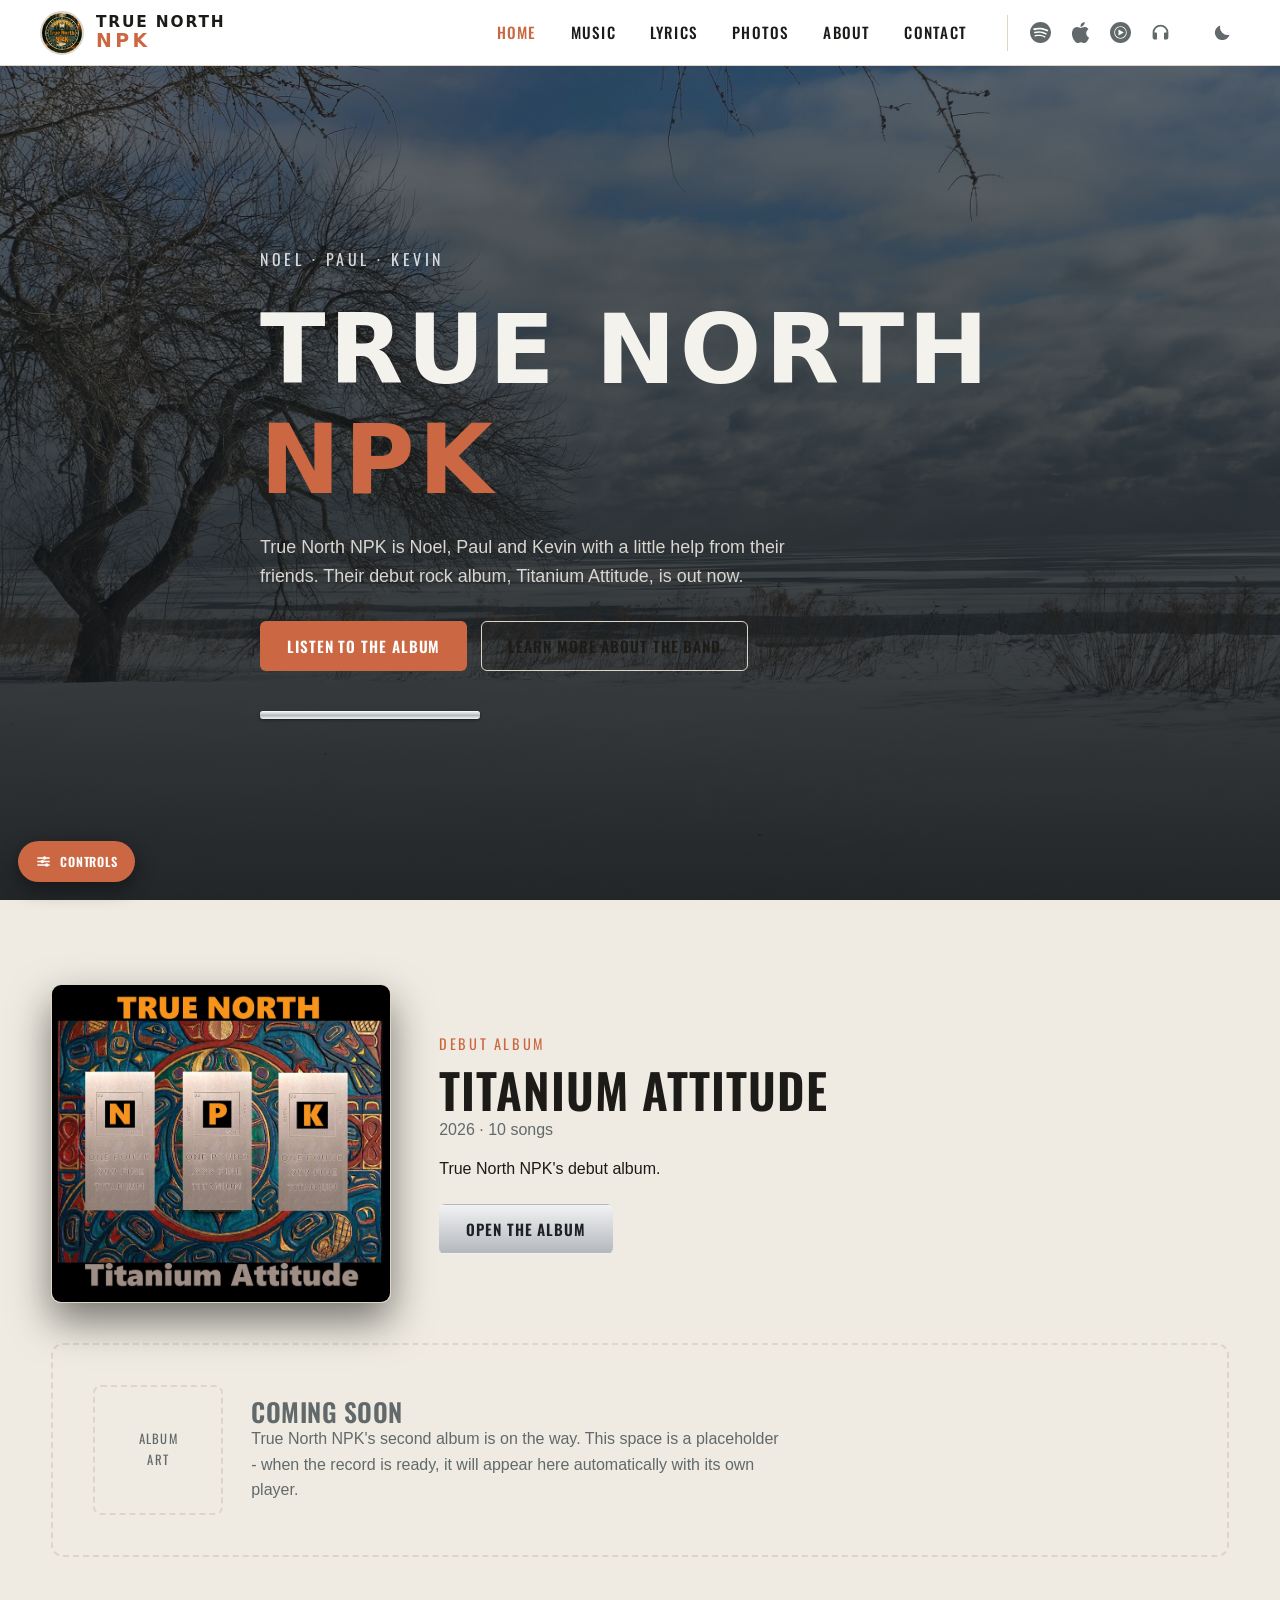
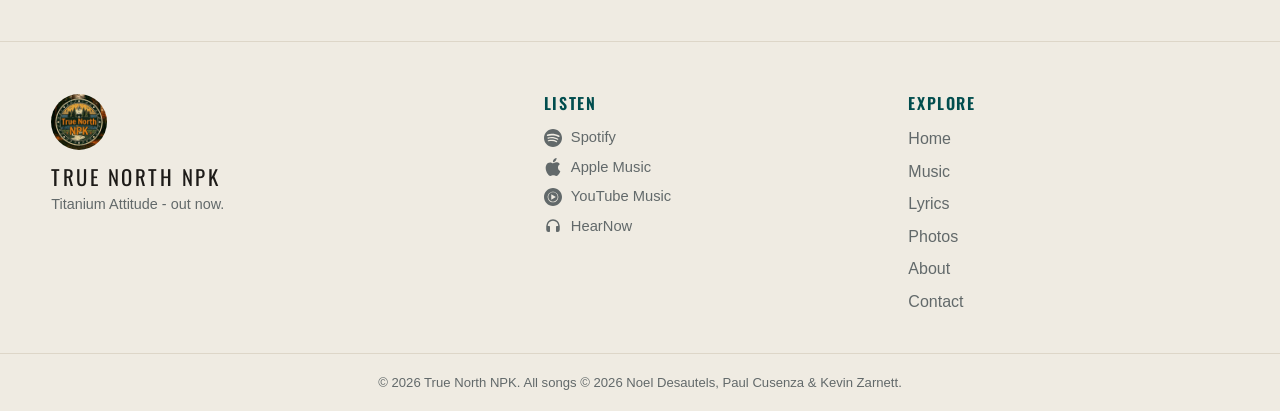
==== commit bc91c04f: "Apply client feedback round (cover, fonts, copy, NPK numbering...) - New final album cover (jpg) + w" ====
--- a/index.html
+++ b/index.html
@@ -8,6 +8,7 @@
   <link rel="icon" href="assets/img/badge.png">
   <link rel="stylesheet" href="css/style.css">
   <script src="js/controls.js"></script>
+  <script src="js/analytics.js"></script>
 </head>
 <body data-page="home">
 
--- a/css/style.css
+++ b/css/style.css
@@ -182,12 +182,14 @@
 }
 .brand-text { display: flex; flex-direction: column; line-height: 1; }
 .brand-true {
-  font-family: var(--display); font-weight: 500;
-  font-size: .96rem; letter-spacing: .14em; text-transform: uppercase;
+  font-family: 'Segoe UI Black', 'Segoe UI', system-ui, sans-serif;
+  font-weight: 900;
+  font-size: .96rem; letter-spacing: .12em; text-transform: uppercase;
 }
 .brand-npk {
-  font-family: var(--display); font-weight: 700;
-  font-size: 1.18rem; letter-spacing: .2em; color: var(--accent);
+  font-family: 'Segoe UI Black', 'Segoe UI', system-ui, sans-serif;
+  font-weight: 900;
+  font-size: 1.18rem; letter-spacing: .18em; color: var(--accent);
 }
 
 .nav-collapse {
@@ -280,6 +282,8 @@
 }
 .hero-inner { width: min(1180px, 92vw); margin: 0 auto; max-width: 760px; }
 .hero h1 {
+  font-family: 'Segoe UI Black', 'Segoe UI', system-ui, sans-serif;
+  font-weight: 900;
   font-size: clamp(2.8rem, 8vw, 6rem);
   text-transform: uppercase;
   letter-spacing: .04em;
@@ -807,6 +811,9 @@
   font-size: .82rem; margin-bottom: 10px;
 }
 .member-info p { color: var(--text-muted); font-size: .92rem; }
+.member-info .member-link { margin-top: 10px; font-size: .9rem; }
+.member-info .member-link a { color: var(--secondary); font-weight: 500; }
+.member-info .member-link a:hover { color: var(--accent); }
 
 /* contact */
 .contact-section { background: var(--bg-2); }
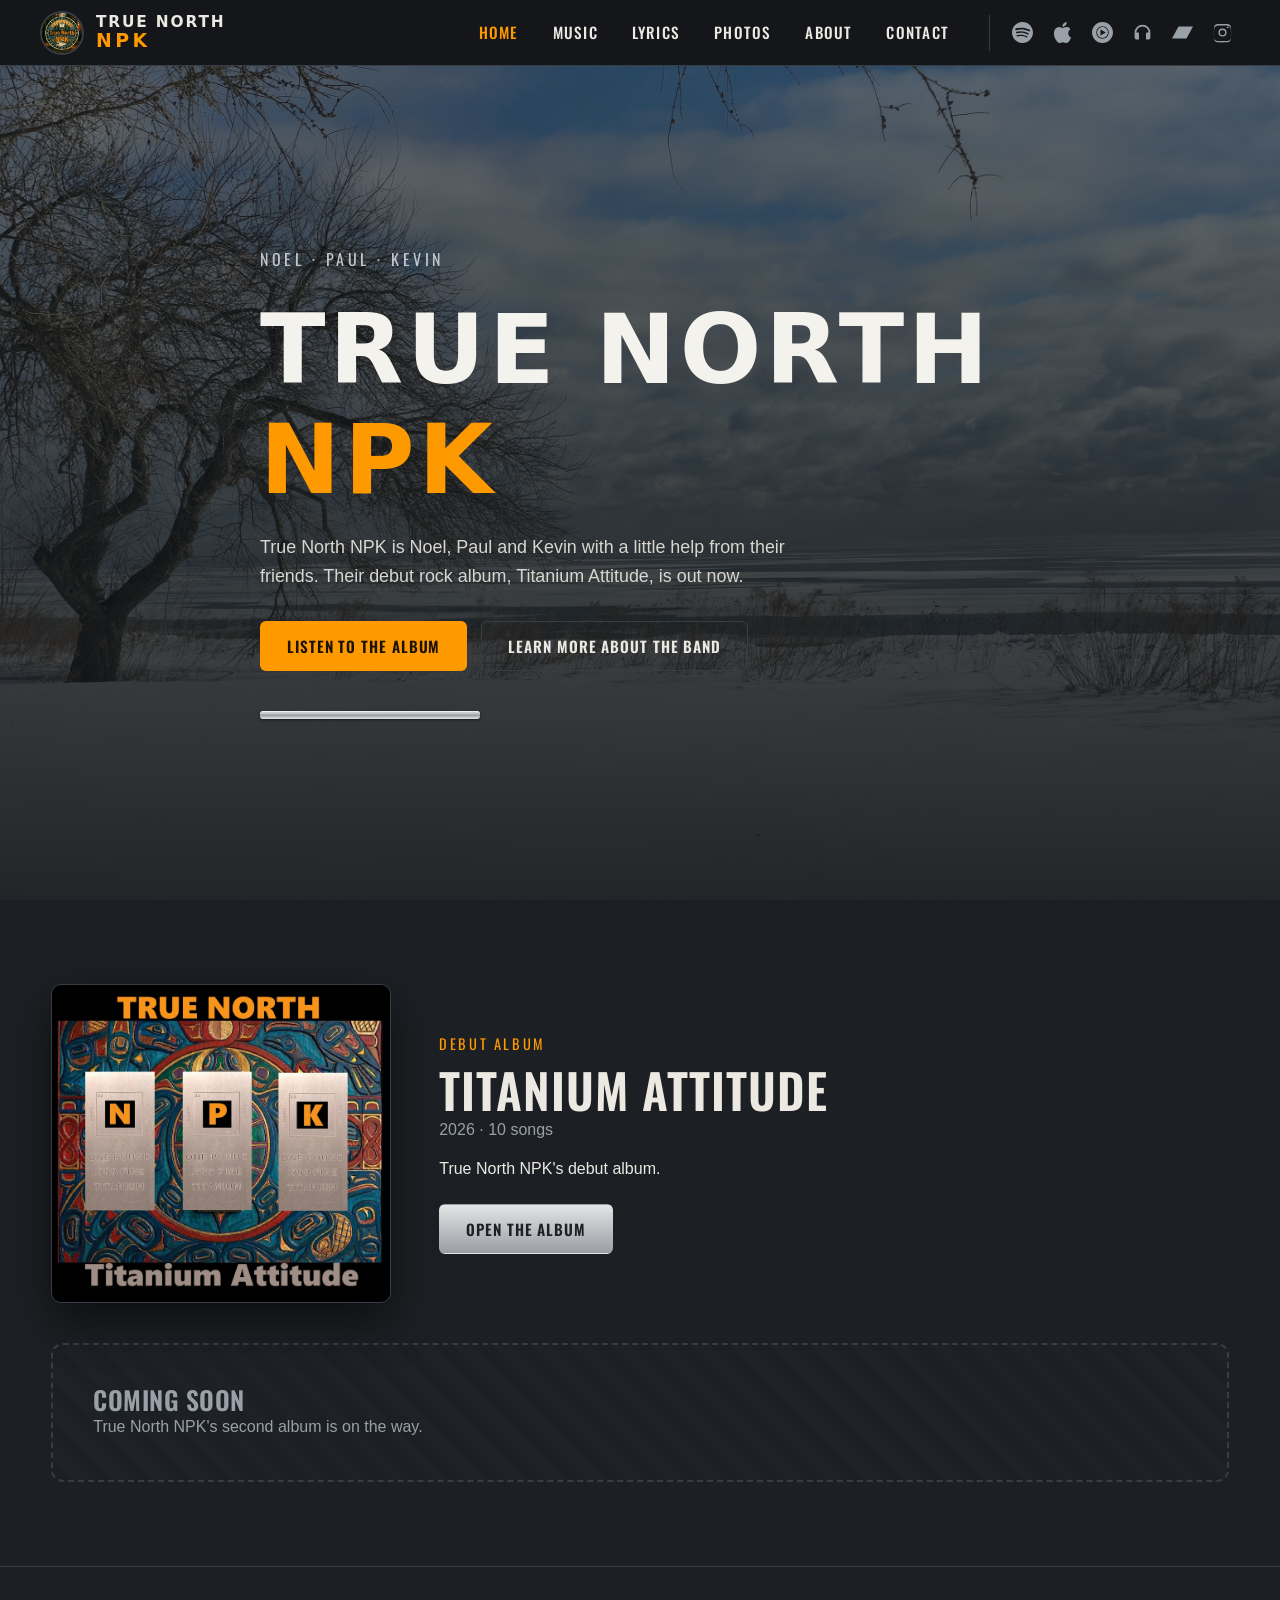
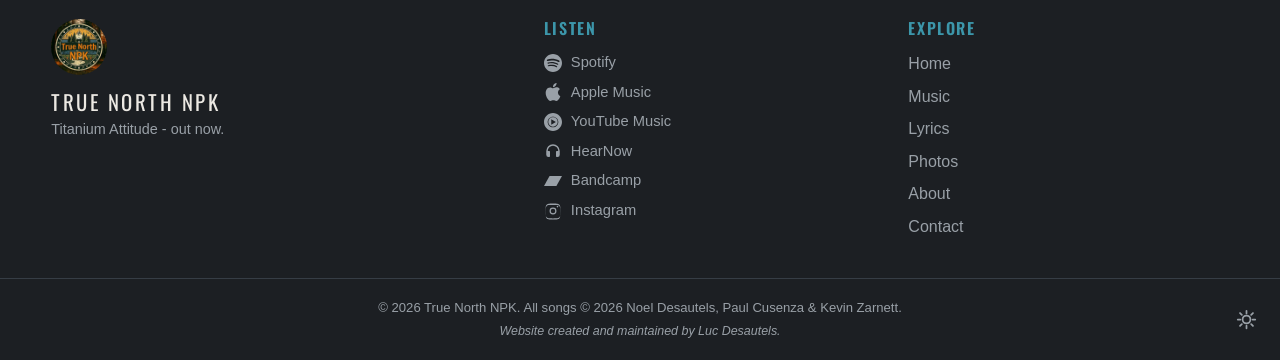
==== commit fc925342: "Round 5 polish: cover hover, IG, hide Controls, footer cleanup - Album cover now swaps to the real-l" ====
--- a/index.html
+++ b/index.html
@@ -50,10 +50,12 @@
        straight from js/data.js so the band edits content in one place. */
     (function () {
       var first = ALBUMS[0];
+      var coverMain  = '<img class="cover-main" src="' + first.cover + '" alt="' + first.title + ' album cover">';
+      var coverHover = first.coverHover
+        ? '<img class="cover-hover" src="' + first.coverHover + '" alt="" aria-hidden="true">'
+        : '';
       document.getElementById("album-preview").innerHTML =
-        '<div class="album-cover-frame">' +
-          '<img src="' + first.cover + '" alt="' + first.title + ' album cover">' +
-        '</div>' +
+        '<div class="album-cover-frame">' + coverMain + coverHover + '</div>' +
         '<div class="album-preview-info">' +
           '<p class="eyebrow">Debut Album</p>' +
           '<h3>' + first.title + '</h3>' +
@@ -65,8 +67,7 @@
       var second = ALBUMS[1];
       if (second) {
         document.getElementById("coming-soon").innerHTML =
-          '<div class="cs-art">Album<br>Art</div>' +
-          '<div>' +
+          '<div class="coming-soon-text">' +
             '<h3>' + second.title + '</h3>' +
             '<p>' + second.description + '</p>' +
           '</div>';
--- a/css/style.css
+++ b/css/style.css
@@ -9,7 +9,39 @@
 @import url('https://fonts.googleapis.com/css2?family=Oswald:wght@400;500;600;700&display=swap');
 
 :root {
-  /* ---- light theme (default) ---- */
+  /* ---- dark theme (default) ---- */
+  --bg:          #15171a;
+  --bg-2:        #1c1f23;
+  --surface:     #1f2429;
+  --surface-2:   #272d34;
+  --border:      #363d45;
+  --text:        #ece9e3;
+  --text-muted:  #99a0a7;
+  --accent:      #ff9900;       /* album orange (R:255 G:153 B:0) */
+  --accent-hi:   #ffb340;
+  --accent-ink:  #1a1308;       /* dark text on the orange accent */
+  --secondary:   #3c96aa;       /* album blue-green (R:60 G:150 B:170) */
+  --secondary-hi:#5fb1c4;
+  --green:       #6fae6a;
+  --nav-bg:      rgba(21, 23, 26, 0.97);
+  --bar-bg:      rgba(28, 31, 35, 0.98);
+  --tt-1:        #5a4030;       /* warm brown turntable plinth in dark mode */
+  --tt-2:        #382518;
+  --titanium-1:  #e2e4e5;
+  --titanium-2:  #9a9ea3;
+  --titanium-3:  #c3c6c9;
+  --display:     'Oswald', 'Arial Narrow', sans-serif;
+  --body:        -apple-system, BlinkMacSystemFont, 'Segoe UI', Roboto, Helvetica, Arial, sans-serif;
+  /* ---- adjustable via the Website Controls panel ---- */
+  --nav-h:         66px;
+  --ui-text-scale: 1;
+  --ui-logo:       44px;
+  --ui-icon:       21px;
+  --ui-navmax:     100%;
+}
+
+[data-theme="light"] {
+  /* ---- light theme ---- */
   --bg:          #faf8f3;
   --bg-2:        #efebe2;
   --surface:     #ffffff;
@@ -17,11 +49,11 @@
   --border:      #ddd6c8;
   --text:        #1d1b18;
   --text-muted:  #62696a;
-  --accent:      #cb6843;
-  --accent-hi:   #ab5028;
-  --accent-ink:  #ffffff;
-  --secondary:   #014D4E;
-  --secondary-hi:#036b6c;
+  --accent:      #ff9900;       /* same album orange */
+  --accent-hi:   #d97f00;
+  --accent-ink:  #1a1308;
+  --secondary:   #3c96aa;       /* same album blue-green */
+  --secondary-hi:#2a7387;
   --green:       #4f9a52;
   --nav-bg:      rgba(255, 255, 255, 0.95);
   --bar-bg:      rgba(255, 255, 255, 0.98);
@@ -30,38 +62,6 @@
   --titanium-1:  #f1f2f3;
   --titanium-2:  #b4b8bd;
   --titanium-3:  #d7d9db;
-  --display:     'Oswald', 'Arial Narrow', sans-serif;
-  --body:        -apple-system, BlinkMacSystemFont, 'Segoe UI', Roboto, Helvetica, Arial, sans-serif;
-  /* ---- adjustable via the Website Controls panel ---- */
-  --nav-h:         66px;
-  --ui-text-scale: 1;
-  --ui-logo:       44px;
-  --ui-icon:       21px;
-  --ui-navmax:     100%;
-}
-
-[data-theme="dark"] {
-  /* ---- dark theme ---- */
-  --bg:          #15171a;
-  --bg-2:        #1c1f23;
-  --surface:     #1f2429;
-  --surface-2:   #272d34;
-  --border:      #363d45;
-  --text:        #ece9e3;
-  --text-muted:  #99a0a7;
-  --accent:      #cb6843;
-  --accent-hi:   #de8763;
-  --accent-ink:  #ffffff;
-  --secondary:   #2f9092;
-  --secondary-hi:#3aa9ab;
-  --green:       #6fae6a;
-  --nav-bg:      rgba(21, 23, 26, 0.97);
-  --bar-bg:      rgba(28, 31, 35, 0.98);
-  --tt-1:        #23272d;
-  --tt-2:        #15181c;
-  --titanium-1:  #e2e4e5;
-  --titanium-2:  #9a9ea3;
-  --titanium-3:  #c3c6c9;
 }
 
 * { box-sizing: border-box; margin: 0; padding: 0; }
@@ -264,10 +264,18 @@
 .footer-nav a { color: var(--text-muted); }
 .footer-nav a:hover { color: var(--accent-hi); }
 .footer-bottom {
+  position: relative;
   border-top: 1px solid var(--border);
-  padding: 18px 0; text-align: center;
-}
-.footer-bottom p { color: var(--text-muted); font-size: .82rem; }
+  padding: 18px 20px; text-align: center;
+}
+.footer-bottom p { color: var(--text-muted); font-size: .82rem; margin: 0; }
+.footer-bottom .footer-luc-credit {
+  font-size: .78rem; font-style: italic; margin-top: 4px;
+}
+.footer-theme-toggle {
+  position: absolute;
+  right: 16px; top: 50%; transform: translateY(-50%);
+}
 
 /* =============================================================
    HERO (home)
@@ -309,10 +317,18 @@
   display: grid; grid-template-columns: 340px 1fr; gap: 48px; align-items: center;
 }
 .album-cover-frame {
+  position: relative;
   border: 1px solid var(--border); border-radius: 10px; overflow: hidden;
   box-shadow: 0 18px 40px rgba(0,0,0,.5);
 }
-.album-cover-frame img { width: 100%; }
+.album-cover-frame img { width: 100%; display: block; transition: opacity .35s ease; }
+.album-cover-frame .cover-hover {
+  position: absolute; inset: 0;
+  width: 100%; height: 100%; object-fit: cover;
+  opacity: 0;
+}
+.album-cover-frame:hover .cover-main { opacity: 0; }
+.album-cover-frame:hover .cover-hover { opacity: 1; }
 .album-preview-info .eyebrow {
   font-family: var(--display); letter-spacing: .18em; text-transform: uppercase;
   color: var(--accent); font-size: .9rem; margin-bottom: 6px;
@@ -354,6 +370,28 @@
 .album-panel:nth-child(even) { background: var(--bg-2); }
 
 .album-head { margin-bottom: 28px; }
+/* Two-column album header: text on the left, turntable on the right */
+.album-head-split {
+  display: grid;
+  grid-template-columns: 1fr auto;
+  align-items: center;
+  gap: 36px;
+}
+.album-head-split .album-head-text { min-width: 0; }
+.album-head-split .album-head-art { flex-shrink: 0; }
+/* Slightly smaller turntable when it lives in the header */
+.album-head-art .turntable {
+  width: 260px; height: 260px;
+  transform: scale(0.88);
+  transform-origin: center right;
+}
+.album-head-art .record-player {
+  padding: 14px 14px 12px;
+}
+.album-head-art .record-caption {
+  margin-top: -8px;
+  font-size: .72rem;
+}
 .album-head .eyebrow {
   font-family: var(--display); letter-spacing: .18em; text-transform: uppercase;
   color: var(--accent); font-size: .85rem;
@@ -362,6 +400,43 @@
   font-size: clamp(2.2rem, 5.5vw, 4rem); text-transform: uppercase;
 }
 .album-head .album-meta { color: var(--text-muted); }
+
+/* Bandcamp Buy / Download CTA shown in the album head */
+.album-buy {
+  display: inline-flex; align-items: center; gap: 10px;
+  margin-top: 14px;
+  background: var(--secondary); color: #fff;
+  padding: 11px 22px; border-radius: 999px;
+  font-family: var(--display); font-weight: 600;
+  text-transform: uppercase; letter-spacing: .07em; font-size: .82rem;
+  transition: background-color .18s ease, transform .18s ease;
+}
+.album-buy:hover {
+  background: var(--secondary-hi); color: #fff;
+  transform: translateY(-1px);
+}
+.album-buy-arrow { font-size: 1.1em; line-height: 1; }
+
+/* Full album credits panel under the song list */
+.album-credits {
+  margin-top: 36px;
+  padding: 22px 26px 24px;
+  background: var(--surface-2);
+  border: 1px solid var(--border);
+  border-radius: 10px;
+}
+.album-credits-title {
+  font-family: var(--display);
+  font-size: 1.05rem;
+  text-transform: uppercase; letter-spacing: .12em;
+  color: var(--secondary);
+  margin-bottom: 12px;
+}
+.album-credits-body {
+  white-space: pre-wrap;
+  font-size: .88rem; line-height: 1.7;
+  color: var(--text-muted);
+}
 
 .album-body {
   display: grid; grid-template-columns: 360px 1fr; gap: 44px;
@@ -374,10 +449,18 @@
 }
 .album-left { display: flex; flex-direction: column; gap: 28px; }
 .album-art {
+  position: relative;
   border: 1px solid var(--border); border-radius: 10px; overflow: hidden;
   box-shadow: 0 16px 36px rgba(0,0,0,.55);
 }
-.album-art img { width: 100%; }
+.album-art img { width: 100%; display: block; transition: opacity .35s ease; }
+.album-art .cover-hover {
+  position: absolute; inset: 0;
+  width: 100%; height: 100%; object-fit: cover;
+  opacity: 0;
+}
+.album-art:hover .cover-main { opacity: 0; }
+.album-art:hover .cover-hover { opacity: 1; }
 .album-desc { color: var(--text); margin-bottom: 22px; max-width: 60ch; }
 
 /* ---- Turntable / record player ---- */
@@ -672,8 +755,35 @@
 }
 
 /* =============================================================
-   LYRICS PAGE
+   LYRICS PAGE - album raven artwork on the page background,
+   central "song list" panel forced to dark for legibility.
    ============================================================= */
+body[data-page="lyrics"] {
+  background:
+    linear-gradient(rgba(8, 9, 11, .35), rgba(8, 9, 11, .55)),
+    url('../assets/img/raven.jpg') center center / cover fixed no-repeat;
+  background-color: #0c0d10;
+}
+body[data-page="lyrics"] #site-header { background: transparent; }
+body[data-page="lyrics"] .navbar { background: rgba(8, 9, 11, 0.6); }
+body[data-page="lyrics"] .lyrics-layout {
+  /* scope the dark-theme variables to the lyrics panel so the song
+     list stays on a black background regardless of the global theme */
+  --bg:          #15171a;
+  --bg-2:        #1c1f23;
+  --surface:     #1f2429;
+  --surface-2:   #272d34;
+  --border:      #363d45;
+  --text:        #ece9e3;
+  --text-muted:  #99a0a7;
+  background: var(--bg);
+  color: var(--text);
+  padding: 40px 38px 56px;
+  margin: 28px auto 56px;
+  border-radius: 14px;
+  box-shadow: 0 22px 60px rgba(0, 0, 0, .55);
+}
+
 .lyrics-layout { padding: 56px 0 90px; }
 .lyrics-layout h1 { font-size: clamp(2rem, 5vw, 3.2rem); text-transform: uppercase; }
 .lyrics-layout .lead { color: var(--text-muted); margin-bottom: 14px; }
@@ -743,6 +853,10 @@
   display: grid; grid-template-columns: 1.3fr 1fr;
   flex: 1; min-height: 0;
 }
+/* when a song has no real "meaning" yet, hide the column and
+   let the lyrics fill the full width */
+.modal.no-meaning .modal-cols { grid-template-columns: 1fr; }
+.modal.no-meaning .modal-col-meaning { display: none; }
 .modal-col {
   display: flex; flex-direction: column; min-height: 0;
   padding: 18px 22px 22px;
@@ -854,6 +968,14 @@
 .form-field textarea { resize: vertical; min-height: 130px; }
 .form-note { color: var(--text-muted); font-size: .82rem; }
 .form-status { font-size: .9rem; color: var(--green); min-height: 1.2em; }
+
+/* Small "Website by Luc Desautels" credit at the bottom of the About page */
+.site-credit {
+  text-align: center;
+  color: var(--text-muted);
+  font-size: .82rem; font-style: italic;
+  padding: 28px 16px 36px;
+}
 
 /* =============================================================
    PHOTOS PAGE - 3-column stretch / masonry gallery
@@ -902,6 +1024,9 @@
 .theme-toggle svg { width: 21px; height: 21px; fill: currentColor; }
 
 .site-controls {
+  /* The on-page Controls panel is intentionally hidden in the final
+     site. Remove this rule to re-enable the button / panel. */
+  display: none;
   position: fixed; left: 18px; bottom: 18px;
   z-index: 300; font-family: var(--body);
 }
@@ -976,15 +1101,17 @@
 .cp-switch-track {
   position: relative; flex-shrink: 0;
   width: 46px; height: 25px; border-radius: 999px;
-  background: var(--border); transition: background-color .2s ease;
+  background: var(--secondary); transition: background-color .2s ease;
 }
 .cp-switch-knob {
   position: absolute; top: 3px; left: 3px;
   width: 19px; height: 19px; border-radius: 50%;
-  background: var(--accent); transition: transform .2s ease;
-}
-[data-theme="dark"] .cp-switch-track { background: var(--secondary); }
-[data-theme="dark"] .cp-switch-knob { transform: translateX(21px); }
+  background: var(--accent);
+  transform: translateX(21px);  /* default position = dark = right */
+  transition: transform .2s ease;
+}
+[data-theme="light"] .cp-switch-track { background: var(--border); }
+[data-theme="light"] .cp-switch-knob { transform: translateX(0); }
 .cp-switch-label {
   font-family: var(--display); text-transform: uppercase;
   letter-spacing: .05em; font-size: .78rem; color: var(--text);
@@ -1030,6 +1157,17 @@
   .album-body.lyrics-open { grid-template-columns: 1fr; gap: 28px; }
   .album-left { flex-direction: row; flex-wrap: wrap; }
   .album-art { max-width: 280px; }
+
+  /* stack turntable below the title on narrow screens */
+  .album-head-split {
+    grid-template-columns: 1fr;
+    gap: 20px;
+  }
+  .album-head-art {
+    display: flex;
+    justify-content: center;
+  }
+  .album-head-art .turntable { transform-origin: center center; }
   .album-body.lyrics-open .lyrics-sidebar {
     position: static; max-height: 65vh;
   }
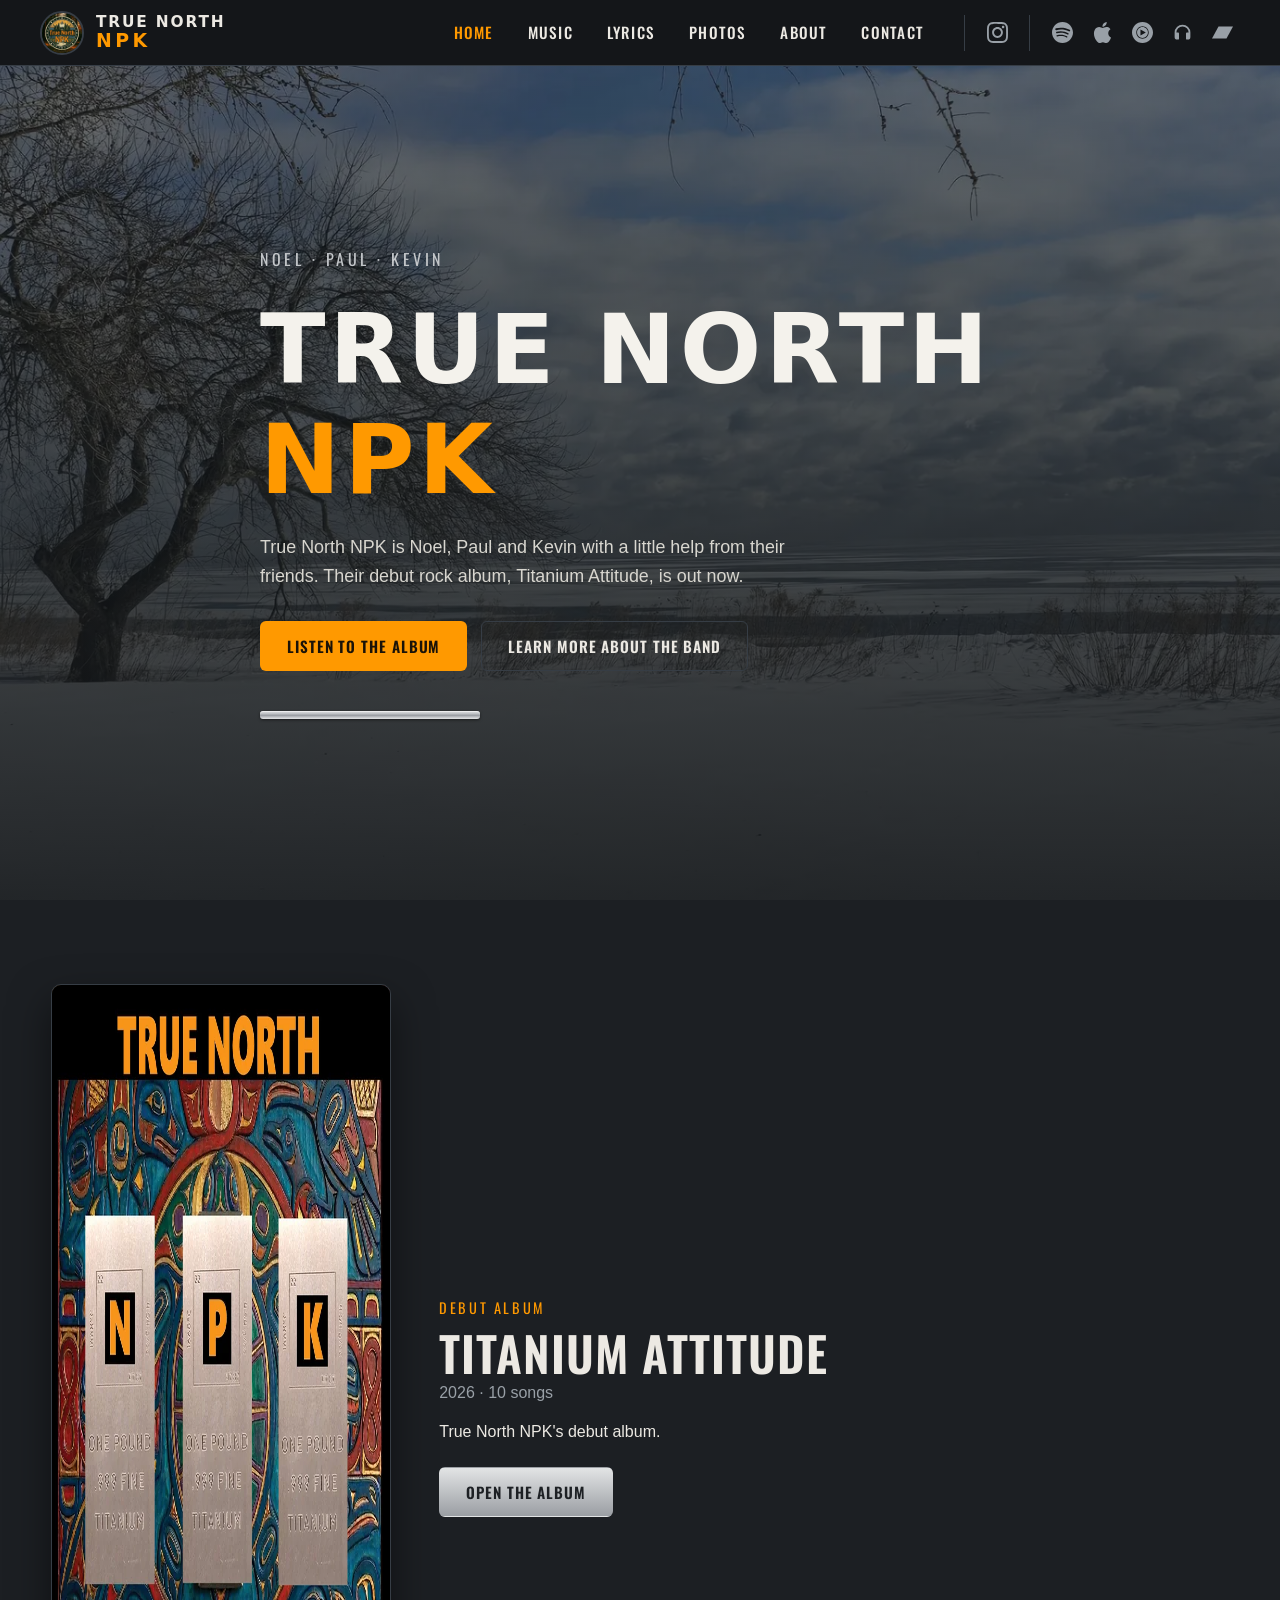
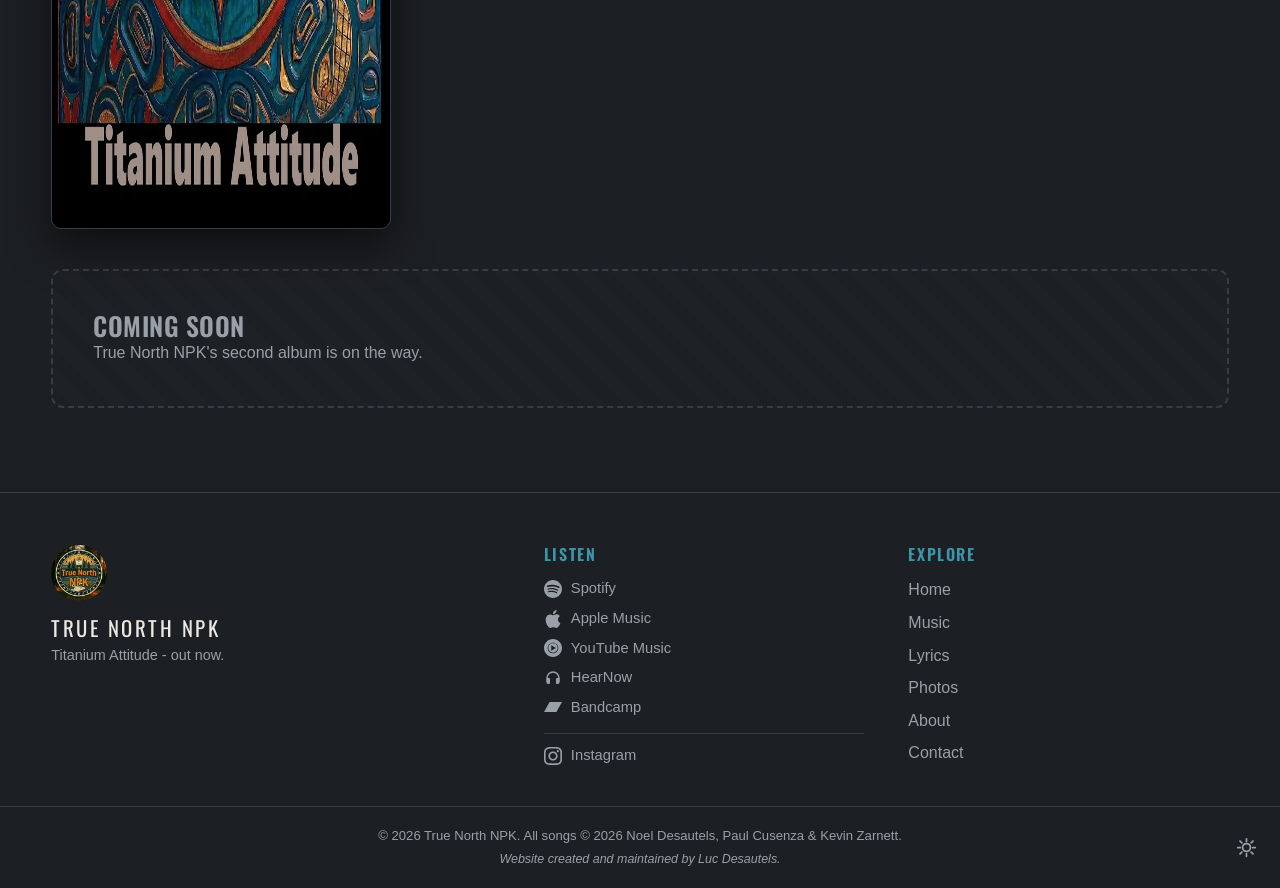
==== commit 92de53fa: "optimizations" ====
--- a/index.html
+++ b/index.html
@@ -5,10 +5,15 @@
   <meta name="viewport" content="width=device-width, initial-scale=1.0">
   <title>True North NPK</title>
   <meta name="description" content="True North NPK - a three-piece band. Debut album Titanium Attitude out now.">
+  <link rel="preconnect" href="https://fonts.googleapis.com">
+  <link rel="preconnect" href="https://fonts.gstatic.com" crossorigin>
   <link rel="icon" href="assets/img/badge.png">
   <link rel="stylesheet" href="css/style.css">
   <script src="js/controls.js"></script>
   <script src="js/analytics.js"></script>
+  <script src="js/img-manifest.js"></script>
+  <script src="js/img.js"></script>
+  <script defer src="js/lenis.min.js"></script>
 </head>
 <body data-page="home">
 
@@ -50,7 +55,7 @@
        straight from js/data.js so the band edits content in one place. */
     (function () {
       var first = ALBUMS[0];
-      var coverMain  = '<img class="cover-main" src="' + first.cover + '" alt="' + first.title + ' album cover">';
+      var coverMain  = '<img class="cover-main lqip-img" src="' + first.cover + '" alt="' + first.title + ' album cover">';
       var coverHover = first.coverHover
         ? '<img class="cover-hover" src="' + first.coverHover + '" alt="" aria-hidden="true">'
         : '';
--- a/css/style.css
+++ b/css/style.css
@@ -212,7 +212,9 @@
 .nav-links a:hover { color: var(--accent-hi); background: var(--surface-2); }
 .nav-links a.active { color: var(--accent); }
 
+.nav-streaming-wrap { display: flex; gap: 0; }
 .nav-streaming { display: flex; gap: 4px; padding-left: 14px; border-left: 1px solid var(--border); }
+.nav-streaming-ig { padding-right: 14px; }
 .stream-link {
   display: flex; align-items: center; justify-content: center;
   color: var(--text-muted);
@@ -260,6 +262,12 @@
 .footer-stream { gap: 9px; justify-content: flex-start; color: var(--text-muted); font-size: .92rem; }
 .footer-stream svg { width: 18px; height: 18px; }
 .footer-stream:hover { color: var(--accent-hi); }
+/* line spacer between Bandcamp and Instagram in the footer */
+.footer-streaming a[title="Instagram"] {
+  margin-top: 8px;
+  padding-top: 10px;
+  border-top: 1px solid var(--border);
+}
 .footer-nav { list-style: none; display: flex; flex-direction: column; gap: 7px; }
 .footer-nav a { color: var(--text-muted); }
 .footer-nav a:hover { color: var(--accent-hi); }
@@ -287,6 +295,18 @@
   padding: 60px clamp(16px, 4vw, 40px);
   background: linear-gradient(180deg, rgba(20,23,26,.55), rgba(20,23,26,.92)),
               url('../assets/img/band-placeholder.jpg') center/cover no-repeat;
+  background-color: #14171a;   /* instant paint while the hero image streams in */
+}
+@supports (background-image: image-set(url('x.webp') type('image/webp'))) {
+  .hero {
+    background:
+      linear-gradient(180deg, rgba(20,23,26,.55), rgba(20,23,26,.92)),
+      image-set(
+        url('../assets/img/band-placeholder.webp') type('image/webp'),
+        url('../assets/img/band-placeholder.jpg') type('image/jpeg')
+      ) center/cover no-repeat;
+    background-color: #14171a;
+  }
 }
 .hero-inner { width: min(1180px, 92vw); margin: 0 auto; max-width: 760px; }
 .hero h1 {
@@ -370,28 +390,6 @@
 .album-panel:nth-child(even) { background: var(--bg-2); }
 
 .album-head { margin-bottom: 28px; }
-/* Two-column album header: text on the left, turntable on the right */
-.album-head-split {
-  display: grid;
-  grid-template-columns: 1fr auto;
-  align-items: center;
-  gap: 36px;
-}
-.album-head-split .album-head-text { min-width: 0; }
-.album-head-split .album-head-art { flex-shrink: 0; }
-/* Slightly smaller turntable when it lives in the header */
-.album-head-art .turntable {
-  width: 260px; height: 260px;
-  transform: scale(0.88);
-  transform-origin: center right;
-}
-.album-head-art .record-player {
-  padding: 14px 14px 12px;
-}
-.album-head-art .record-caption {
-  margin-top: -8px;
-  font-size: .72rem;
-}
 .album-head .eyebrow {
   font-family: var(--display); letter-spacing: .18em; text-transform: uppercase;
   color: var(--accent); font-size: .85rem;
@@ -401,10 +399,14 @@
 }
 .album-head .album-meta { color: var(--text-muted); }
 
+/* Title + buy button side by side, wrapping on narrow screens */
+.album-title-row {
+  display: flex; align-items: center; gap: 24px; flex-wrap: wrap;
+}
+
 /* Bandcamp Buy / Download CTA shown in the album head */
 .album-buy {
   display: inline-flex; align-items: center; gap: 10px;
-  margin-top: 14px;
   background: var(--secondary); color: #fff;
   padding: 11px 22px; border-radius: 999px;
   font-family: var(--display); font-weight: 600;
@@ -704,9 +706,9 @@
 }
 .pb-play {
   width: 44px; height: 44px; border-radius: 50%;
-  background: var(--secondary); color: #fff;
-}
-.pb-play:hover { background: var(--secondary-hi); color: #fff; }
+  background: var(--accent); color: var(--accent-ink);
+}
+.pb-play:hover { background: var(--accent-hi); color: var(--accent-ink); }
 .pb-play svg { width: 20px; height: 20px; }
 .pb-progress { display: flex; align-items: center; gap: 10px; width: min(440px, 46vw); }
 .pb-time { font-family: var(--display); font-size: .8rem; color: var(--text-muted); font-variant-numeric: tabular-nums; }
@@ -731,7 +733,7 @@
   width: 14px; height: 14px; border-radius: 50%;
   background: var(--slider-col, var(--accent)); border: 0;
 }
-.pb-vol { width: 96px; flex: none; --slider-col: var(--secondary); }
+.pb-vol { width: 96px; flex: none; }
 
 /* ---- Streaming embed (when a song uses a Spotify/YouTube link) ---- */
 .embed-wrap { margin-top: 14px; }
@@ -763,6 +765,17 @@
     linear-gradient(rgba(8, 9, 11, .35), rgba(8, 9, 11, .55)),
     url('../assets/img/raven.jpg') center center / cover fixed no-repeat;
   background-color: #0c0d10;
+}
+@supports (background-image: image-set(url('x.webp') type('image/webp'))) {
+  body[data-page="lyrics"] {
+    background:
+      linear-gradient(rgba(8, 9, 11, .35), rgba(8, 9, 11, .55)),
+      image-set(
+        url('../assets/img/raven.webp') type('image/webp'),
+        url('../assets/img/raven.jpg') type('image/jpeg')
+      ) center center / cover fixed no-repeat;
+    background-color: #0c0d10;
+  }
 }
 body[data-page="lyrics"] #site-header { background: transparent; }
 body[data-page="lyrics"] .navbar { background: rgba(8, 9, 11, 0.6); }
@@ -1157,17 +1170,6 @@
   .album-body.lyrics-open { grid-template-columns: 1fr; gap: 28px; }
   .album-left { flex-direction: row; flex-wrap: wrap; }
   .album-art { max-width: 280px; }
-
-  /* stack turntable below the title on narrow screens */
-  .album-head-split {
-    grid-template-columns: 1fr;
-    gap: 20px;
-  }
-  .album-head-art {
-    display: flex;
-    justify-content: center;
-  }
-  .album-head-art .turntable { transform-origin: center center; }
   .album-body.lyrics-open .lyrics-sidebar {
     position: static; max-height: 65vh;
   }
@@ -1201,3 +1203,25 @@
   .form-row { flex-direction: column; }
   .section { padding: 60px 0; }
 }
+
+/* =============================================================
+   PROGRESSIVE IMAGE LOADING (blur-up)
+   Driven by js/img.js + js/img-manifest.js. The frame shows a tiny
+   blurred placeholder instantly; the sharp image fades in on top once
+   it has decoded. Images are only hidden while the enhancer is live
+   (html.tn-img), so the site degrades gracefully without JavaScript.
+   ============================================================= */
+.tn-frame {
+  background-image: var(--tn-lqip);
+  background-position: center;
+  background-size: cover;
+  background-repeat: no-repeat;
+  background-color: var(--surface);
+}
+img.lqip-img { transition: opacity .55s ease; }
+html.tn-img img.lqip-img { opacity: 0; }
+html.tn-img img.lqip-img.tn-loaded { opacity: 1; }
+
+@media (prefers-reduced-motion: reduce) {
+  img.lqip-img { transition: none; }
+}
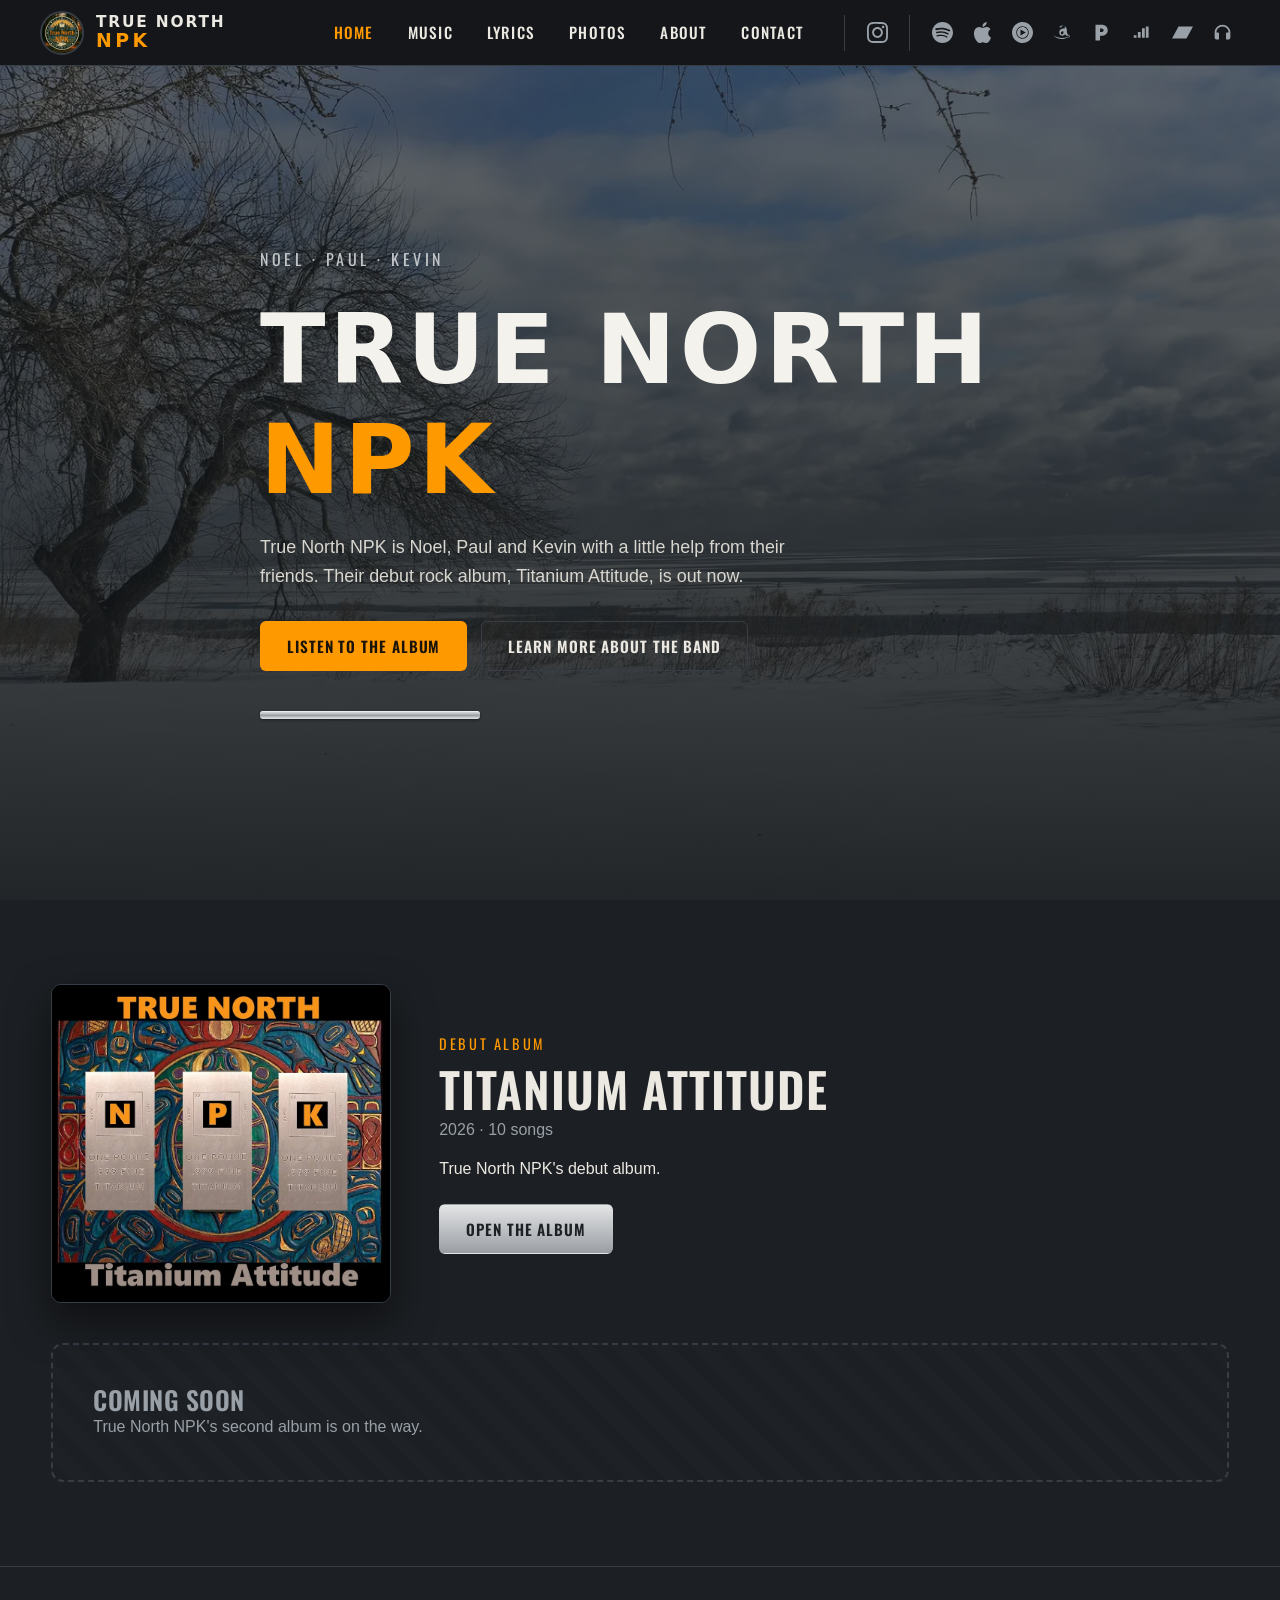
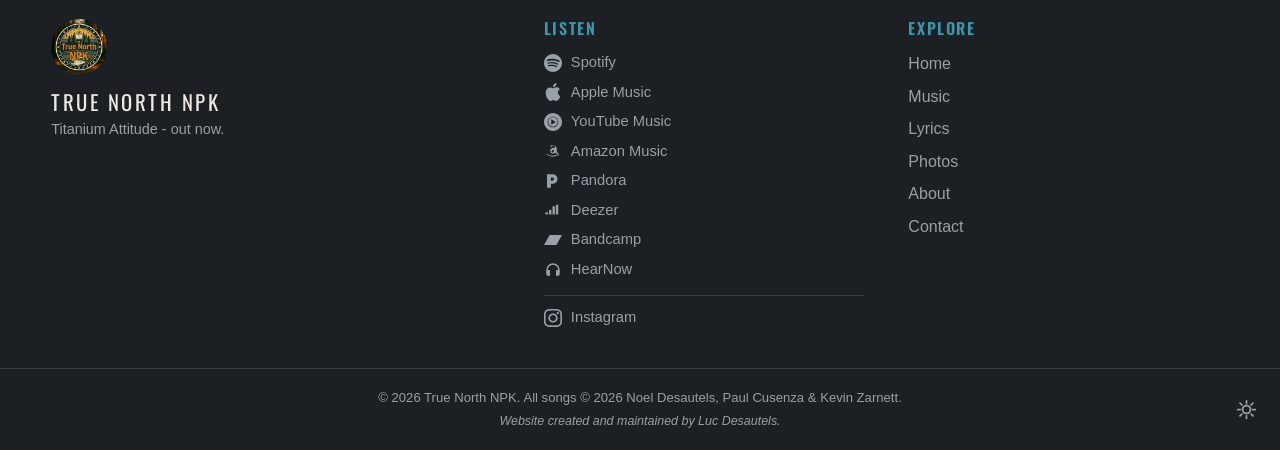
==== commit 6a0083c8: "Optimize image loading + add streaming links Image loading - Add tools/optimize_images.py: non-destr" ====
--- a/index.html
+++ b/index.html
@@ -13,7 +13,7 @@
   <script src="js/analytics.js"></script>
   <script src="js/img-manifest.js"></script>
   <script src="js/img.js"></script>
-  <script defer src="js/lenis.min.js"></script>
+
 </head>
 <body data-page="home">
 
--- a/css/style.css
+++ b/css/style.css
@@ -341,7 +341,7 @@
   border: 1px solid var(--border); border-radius: 10px; overflow: hidden;
   box-shadow: 0 18px 40px rgba(0,0,0,.5);
 }
-.album-cover-frame img { width: 100%; display: block; transition: opacity .35s ease; }
+.album-cover-frame img { width: 100%; height: auto; display: block; transition: opacity .35s ease; }
 .album-cover-frame .cover-hover {
   position: absolute; inset: 0;
   width: 100%; height: 100%; object-fit: cover;
@@ -455,7 +455,7 @@
   border: 1px solid var(--border); border-radius: 10px; overflow: hidden;
   box-shadow: 0 16px 36px rgba(0,0,0,.55);
 }
-.album-art img { width: 100%; display: block; transition: opacity .35s ease; }
+.album-art img { width: 100%; height: auto; display: block; transition: opacity .35s ease; }
 .album-art .cover-hover {
   position: absolute; inset: 0;
   width: 100%; height: 100%; object-fit: cover;
@@ -901,7 +901,7 @@
 .band-photo {
   border: 1px solid var(--border); border-radius: 10px; overflow: hidden;
 }
-.band-photo img { width: 100%; }
+.band-photo img { width: 100%; height: auto; }
 .band-photo .ph-caption {
   background: var(--surface); color: var(--text-muted);
   font-size: .8rem; text-align: center; padding: 8px;
